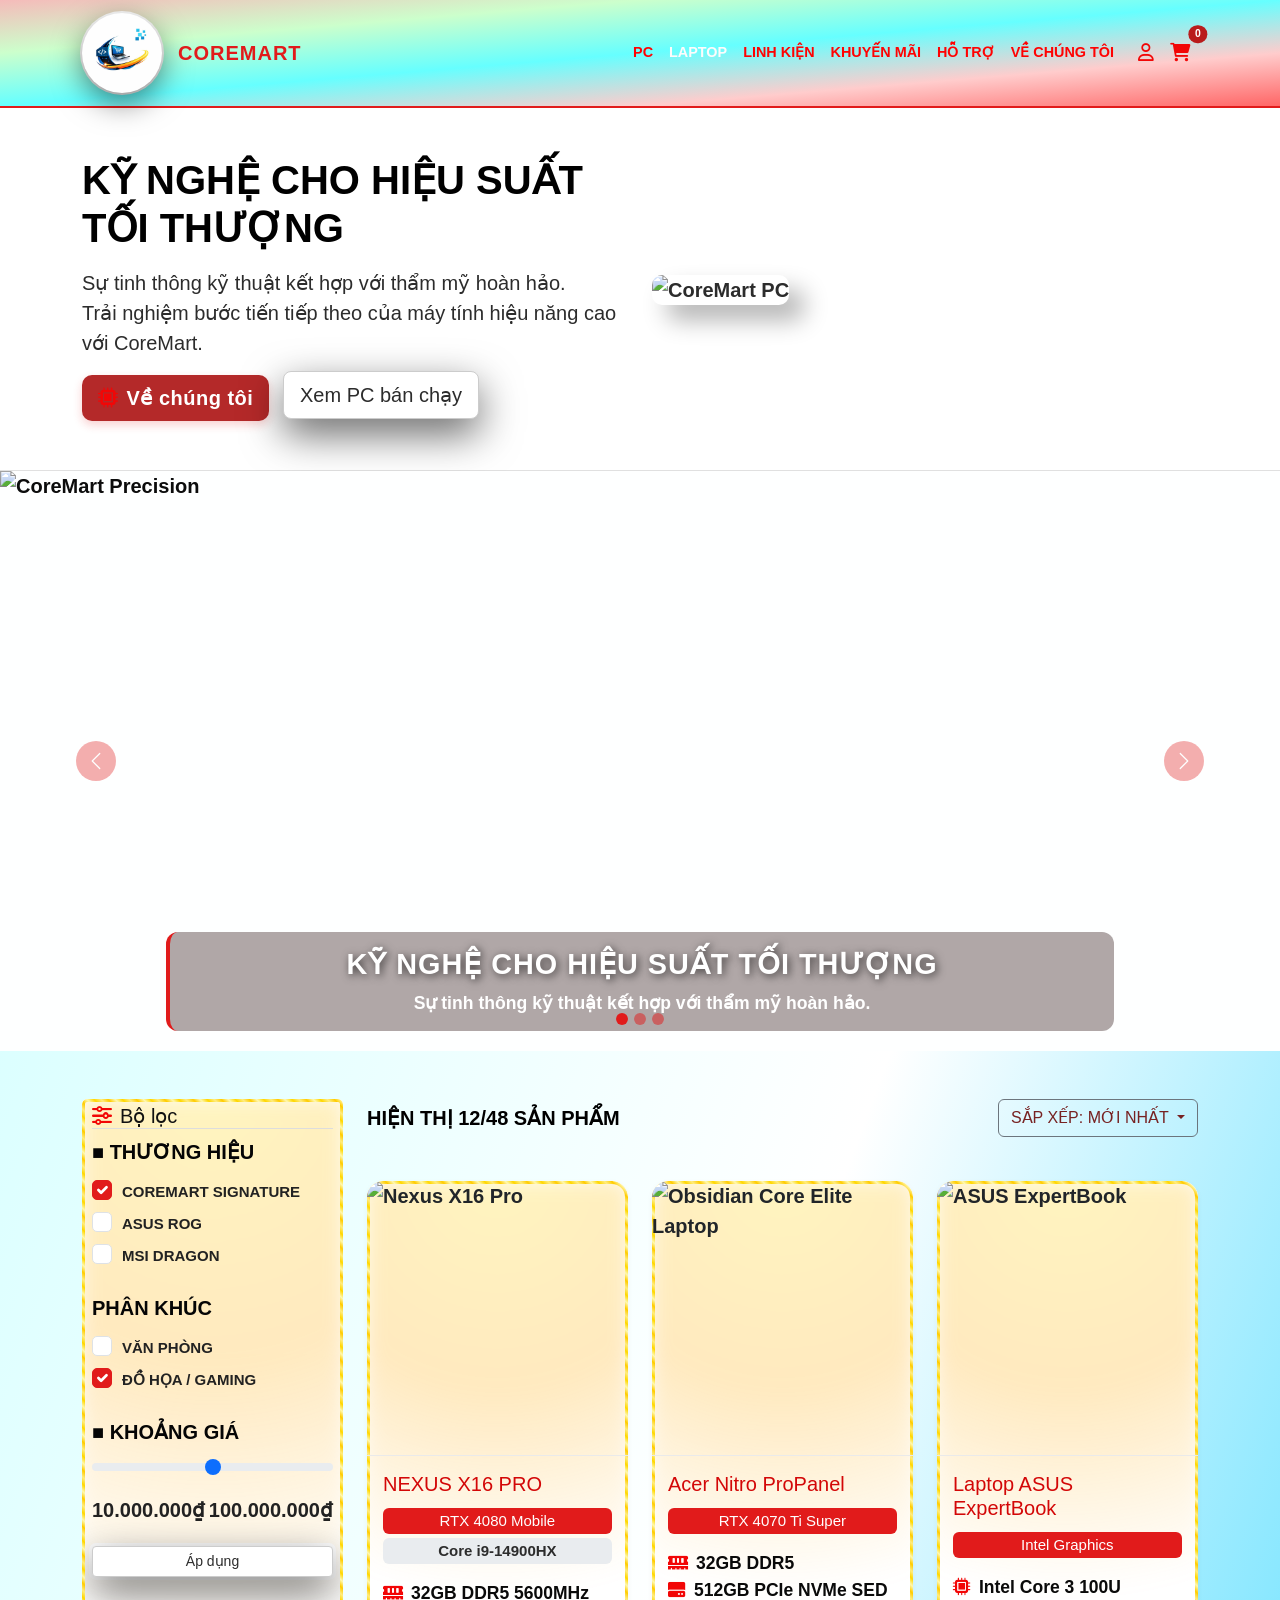
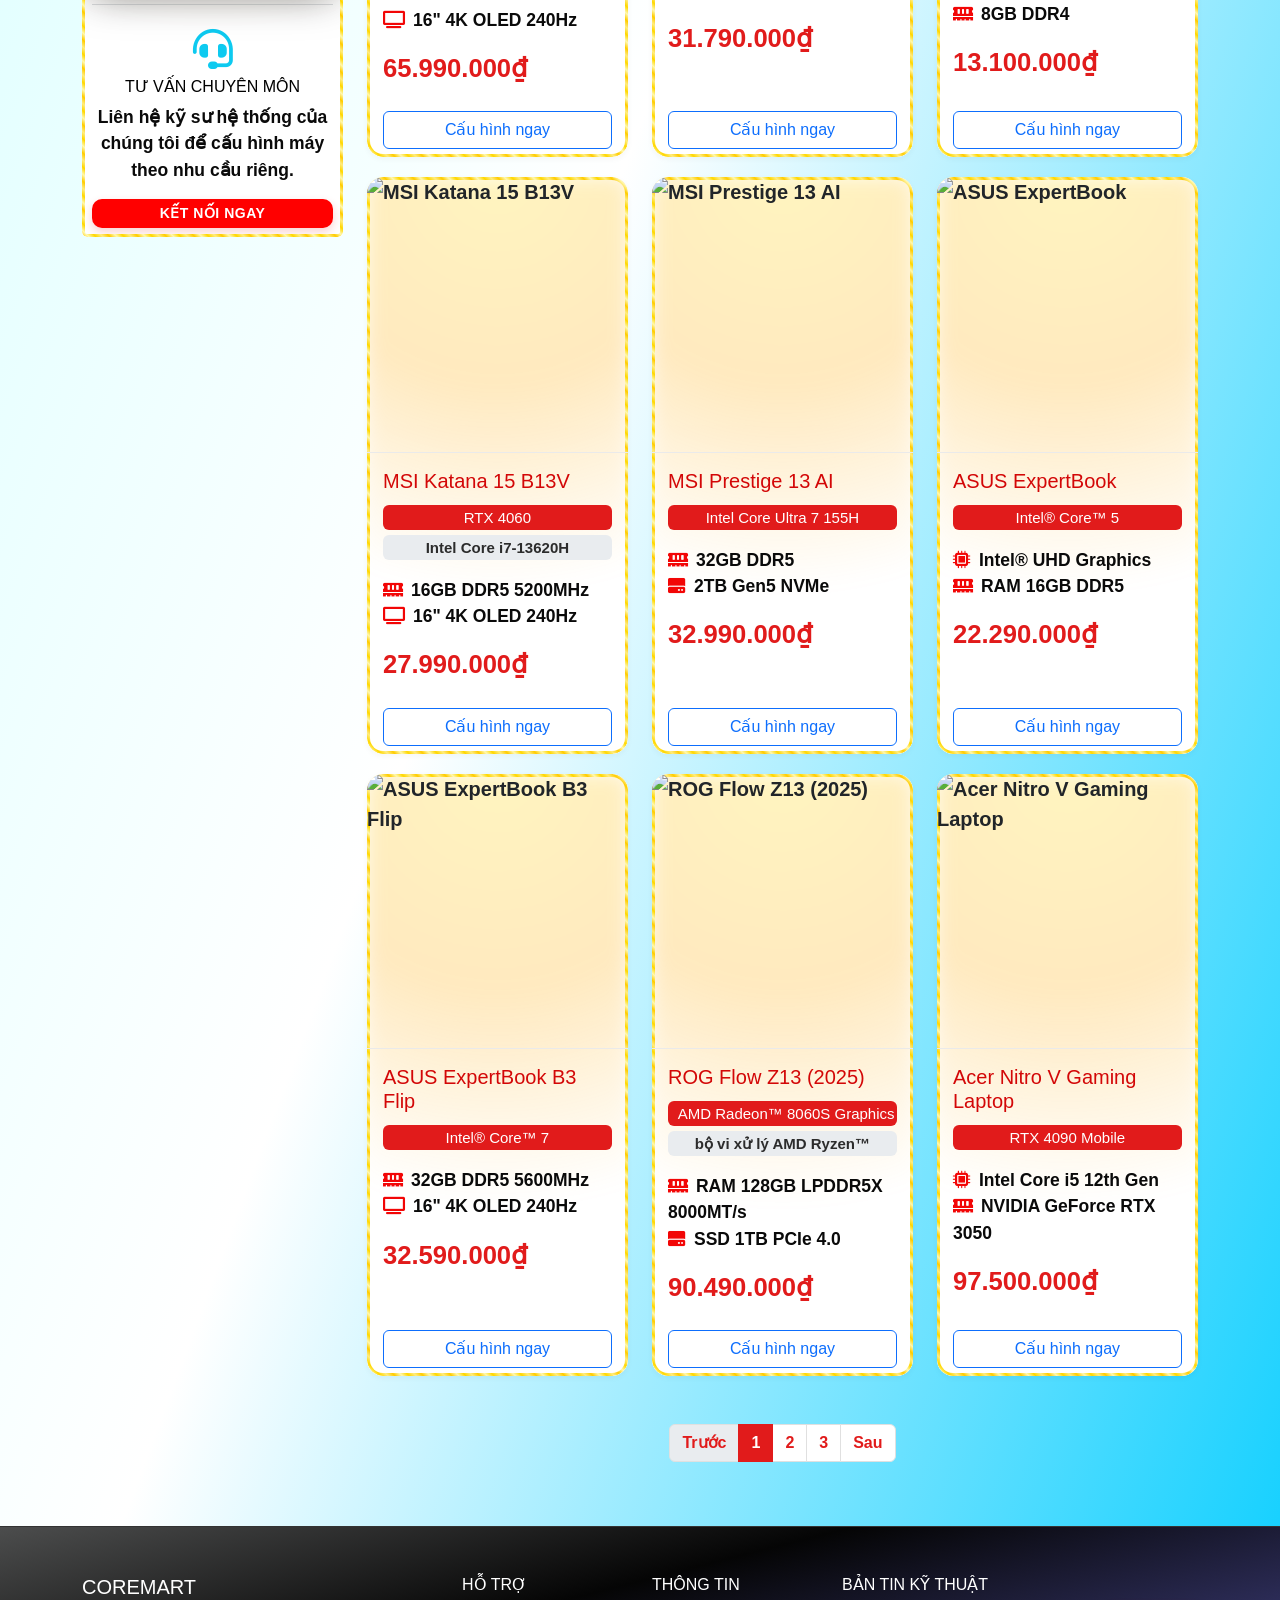
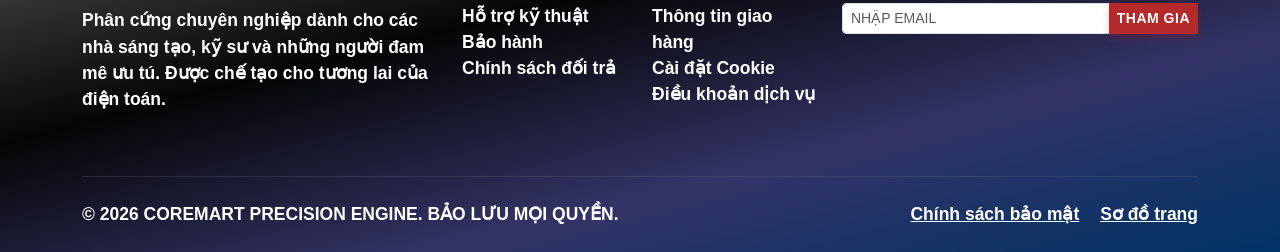
==== index.html @ fdd0ff31 "first commit" ====
<!doctype html>
<html lang="vi">
  <head>
    <meta charset="UTF-8" />
    <meta name="viewport" content="width=device-width, initial-scale=1.0" />
    <title>CoreMart - Laptop Hiệu Suất</title>
    <link rel="stylesheet" href="css/bootstrap.min.css" />
    <link rel="stylesheet" href="css/style.css" />
    <link rel="stylesheet" href="css/xoayvong.css" />
    <link rel="stylesheet" href="css/index.css" />
    <link rel="shortcut icon" href="images/Logo.png" type="image/png" />
    <link
      rel="stylesheet"
      href="https://cdnjs.cloudflare.com/ajax/libs/font-awesome/6.0.0-beta3/css/all.min.css"
    />
  </head>
  <style></style>
  <body>
    <!-- Navbar -->
    <nav class="navbar navbar-expand-lg sticky-top bg-white">
      <div class="container">
        <a class="navbar-brand" href="index.html">
          <img
            src="images/Logo.png"
            alt="CoreMart"
            width="80"
            height="80"
            class="d-inline-block align-middle me-2"
          />
          COREMART
        </a>
        <button
          class="navbar-toggler"
          type="button"
          data-bs-toggle="collapse"
          data-bs-target="#navbarNav"
        >
          <span class="navbar-toggler-icon"></span>
        </button>
        <div class="collapse navbar-collapse" id="navbarNav">
          <ul class="navbar-nav ms-auto mb-2 mb-lg-0 align-items-center">
            <li class="nav-item">
              <a class="nav-link" href="pc.html">PC</a>
            </li>
            <li class="nav-item">
              <a class="nav-link active" href="index.html">Laptop</a>
            </li>
            <li class="nav-item">
              <a class="nav-link" href="components.html">Linh kiện</a>
            </li>
            <li class="nav-item">
              <a class="nav-link" href="deals.html">Khuyến mãi</a>
            </li>
            <li class="nav-item">
              <a class="nav-link" href="support.html">Hỗ trợ</a>
            </li>
            <li class="nav-item">
              <a class="nav-link" href="about.html">Về chúng tôi</a>
            </li>
            <li class="nav-item ms-2">
              <a class="nav-link" href="#"><i class="far fa-user fa-lg"></i></a>
            </li>
            <li class="nav-item">
              <a class="nav-link position-relative" href="#">
                <i class="fas fa-shopping-cart fa-lg"></i>
                <span
                  class="position-absolute top-0 start-100 translate-middle badge rounded-pill bg-danger"
                  style="font-size: 0.65rem"
                  >0</span
                >
              </a>
            </li>
          </ul>
        </div>
      </div>
    </nav>

    <!-- Hero Banner -->
    <section class="hero-section">
      <div class="container">
        <div class="row align-items-center">
          <div class="col-lg-6">
            <h1 class="hero-title mb-3">KỸ NGHỆ CHO HIỆU SUẤT TỐI THƯỢNG</h1>
            <p class="lead text-secondary">
              Sự tinh thông kỹ thuật kết hợp với thẩm mỹ hoàn hảo.<br />
              Trải nghiệm bước tiến tiếp theo của máy tính hiệu năng cao với
              CoreMart.
            </p>
            <a href="about.html" class="btn btn-primary btn-lg me-2"
              ><i class="fas fa-microchip me-2"></i>Về chúng tôi</a
            >
            <a href="pc.html" class="btn btn-outline-light btn-lg"
              >Xem PC bán chạy</a
            >
          </div>
          <div class="col-lg-6 d-none d-lg-block">
            <img
              src="https://i.pinimg.com/736x/49/95/63/499563641b4088e1db0031f779d2d3fc.jpg"
              alt="CoreMart PC"
              class="img-fluid hero-image"
              style="
                border-radius: 10px;
                box-shadow: 15px 15px 25px rgba(0, 0, 0, 0.3);
              "
            />
          </div>
        </div>
      </div>
    </section>
    <!-- Carousel Slider -->
    <div
      id="demoCarousel"
      class="carousel slide"
      data-bs-ride="carousel"
      data-bs-interval="3000"
    >
      <div class="carousel-indicators">
        <button
          type="button"
          data-bs-target="#demoCarousel"
          data-bs-slide-to="0"
          class="active"
          aria-current="true"
          aria-label="Slide 1"
        ></button>
        <button
          type="button"
          data-bs-target="#demoCarousel"
          data-bs-slide-to="1"
          aria-label="Slide 2"
        ></button>
        <button
          type="button"
          data-bs-target="#demoCarousel"
          data-bs-slide-to="2"
          aria-label="Slide 3"
        ></button>
      </div>
      <div class="carousel-inner">
        <div class="carousel-item active">
          <img
            src="https://i.pinimg.com/736x/3e/6e/cb/3e6ecb99c9c367368e05024c1d880df7.jpg"
            class="d-block w-100"
            alt="CoreMart Precision"
            weight="500"
            height="300"
          />
          <div class="carousel-caption d-none d-md-block">
            <h5 class="fw-bold text-white">KỸ NGHỆ CHO HIỆU SUẤT TỐI THƯỢNG</h5>
            <p class="text-white">
              Sự tinh thông kỹ thuật kết hợp với thẩm mỹ hoàn hảo.
            </p>
          </div>
        </div>
        <div class="carousel-item">
          <img
            src="https://i.pinimg.com/736x/5d/7f/14/5d7f14b70cf3f2dcd93a6559700a5aa4.jpg"
            class="d-block w-100"
            alt="Laptop Gaming"
          />
          <div class="carousel-caption d-none d-md-block">
            <h5 class="fw-bold text-white">LAPTOP GAMING</h5>
            <p class="text-white">Khám phá thông số kỹ thuật vượt trội.</p>
          </div>
        </div>
        <div class="carousel-item">
          <img
            src="https://i.pinimg.com/736x/16/e5/4a/16e54ae379bdb598439c0417a62cd399.jpg"
            class="d-block w-100"
            alt="Laptop Văn Phòng"
          />
          <div class="carousel-caption d-none d-md-block">
            <h5 class="fw-bold text-white">LAPTOP VĂN PHÒNG</h5>
            <p class="text-white">Tiện lợi – Gọn nhẹ – Tối ưu hiệu suất.</p>
          </div>
        </div>
      </div>
      <button
        class="carousel-control-prev"
        type="button"
        data-bs-target="#demoCarousel"
        data-bs-slide="prev"
      >
        <span class="carousel-control-prev-icon" aria-hidden="true"></span>
        <span class="visually-hidden">Previous</span>
      </button>
      <button
        class="carousel-control-next"
        type="button"
        data-bs-target="#demoCarousel"
        data-bs-slide="next"
      >
        <span class="carousel-control-next-icon" aria-hidden="true"></span>
        <span class="visually-hidden">Next</span>
      </button>
    </div>

    <!-- Main Content -->
    <section class="py-5">
      <div class="container">
        <div class="row g-4">
          <!-- Sidebar Filter -->
          <div class="col-lg-3">
            <div
              class="filter-sidebar card-electric-yellow"
              style="border-radius: 5px !important"
            >
              <h5 class="filter-title">
                <i class="fas fa-sliders-h me-2"></i>Bộ lọc
              </h5>
              <div class="mb-4">
                <label class="form-label fw-semibold text-white"
                  >■ THƯƠNG HIỆU</label
                >
                <div class="form-check">
                  <input
                    class="form-check-input"
                    type="checkbox"
                    id="brandCoreMart"
                    checked
                  />
                  <label class="form-check-label" for="brandCoreMart"
                    >COREMART SIGNATURE</label
                  >
                </div>
                <div class="form-check">
                  <input
                    class="form-check-input"
                    type="checkbox"
                    id="brandAsus"
                  />
                  <label class="form-check-label" for="brandAsus"
                    >ASUS ROG</label
                  >
                </div>
                <div class="form-check">
                  <input
                    class="form-check-input"
                    type="checkbox"
                    id="brandMsi"
                  />
                  <label class="form-check-label" for="brandMsi"
                    >MSI DRAGON</label
                  >
                </div>
              </div>
              <div class="mb-4">
                <label class="form-label fw-semibold text-white"
                  >PHÂN KHÚC</label
                >
                <div class="form-check">
                  <input
                    class="form-check-input"
                    type="checkbox"
                    id="segOffice"
                  />
                  <label class="form-check-label" for="segOffice"
                    >VĂN PHÒNG</label
                  >
                </div>
                <div class="form-check">
                  <input
                    class="form-check-input"
                    type="checkbox"
                    id="segGaming"
                    checked
                  />
                  <label class="form-check-label" for="segGaming"
                    >ĐỒ HỌA / GAMING</label
                  >
                </div>
              </div>
              <div class="mb-4">
                <label class="form-label fw-semibold text-white"
                  >■ KHOẢNG GIÁ</label
                >
                <input
                  type="range"
                  class="form-range"
                  min="10000000"
                  max="100000000"
                  step="1000000"
                  id="priceRange"
                />
                <div class="d-flex justify-content-between mt-2">
                  <span>10.000.000₫</span>
                  <span>100.000.000₫</span>
                </div>
              </div>
              <div class="d-grid gap-2">
                <button class="btn btn-outline-light btn-sm">Áp dụng</button>
              </div>
              <hr class="my-4 border-secondary" />
              <div class="text-center">
                <i class="fas fa-headset fa-2x text-info mb-2"></i>
                <h6 class="text-white">TƯ VẤN CHUYÊN MÔN</h6>
                <p class="small text-secondary">
                  Liên hệ kỹ sư hệ thống của chúng tôi để cấu hình máy theo nhu
                  cầu riêng.
                </p>
                <a
                  href="support.html"
                  class="btn btn-sm btn-primary w-100"
                  style="
                    border-radius: 10px !important;
                    margin-bottom: 9px;
                    background-color: red;
                  "
                  >KẾT NỐI NGAY</a
                >
              </div>
            </div>
          </div>

          <!-- Product Grid -->
          <div class="col-lg-9">
            <div class="d-flex justify-content-between align-items-center mb-4">
              <p class="mb-0 text-secondary" style="color: black !important">
                HIỆN THỊ 12/48 SẢN PHẨM
              </p>
              <div class="dropdown">
                <button
                  class="btn btn-outline-secondary dropdown-toggle"
                  type="button"
                  data-bs-toggle="dropdown"
                >
                  SẮP XẾP: MỚI NHẤT
                </button>
                <ul class="dropdown-menu dropdown-menu-dark">
                  <li><a class="dropdown-item" href="#">Mới nhất</a></li>
                  <li>
                    <a class="dropdown-item" href="#">Giá thấp đến cao</a>
                  </li>
                  <li>
                    <a class="dropdown-item" href="#">Giá cao đến thấp</a>
                  </li>
                </ul>
              </div>
            </div>

            <div class="row g-4">
              <!-- Nexus X16 Pro -->
              <div class="col-md-6 col-lg-4">
                <div class="card h-100 card-electric-yellow">
                  <img
                    src="https://cdn.hstatic.net/products/200000722513/30240_laptop_acer_swift_go_14_ai_5e239b3b4c754dd6b117ee346bc10a41_master.png"
                    class="card-img-top"
                    alt="Nexus X16 Pro"
                  />
                  <div class="card-body">
                    <h5 class="card-title">NEXUS X16 PRO</h5>
                    <p class="card-text">
                      <span class="badge bg-primary me-1">RTX 4080 Mobile</span>
                      <span class="badge bg-secondary">Core i9-14900HX</span>
                    </p>
                    <ul class="list-unstyled small text-secondary">
                      <li>
                        <i class="fas fa-memory me-2"></i>32GB DDR5 5600MHz
                      </li>
                      <li><i class="fas fa-tv me-2"></i>16" 4K OLED 240Hz</li>
                    </ul>
                    <div class="price-tag mt-3">65.990.000₫</div>
                  </div>
                  <div class="card-footer bg-transparent border-top-0">
                    <button class="btn btn-outline-primary w-100">
                      Cấu hình ngay
                    </button>
                  </div>
                </div>
              </div>

              <!-- Obsidian Core Elite -->
              <div class="col-md-6 col-lg-4">
                <div class="card h-100 card-electric-yellow">
                  <img
                    src="https://product.hstatic.net/200000722513/product/ava_ded8eaa81f5f4850a4f6fea27adc83b2_master.png"
                    class="card-img-top"
                    alt="Obsidian Core Elite Laptop"
                  />
                  <div class="card-body">
                    <h5 class="card-title">Acer Nitro ProPanel</h5>
                    <p class="card-text">
                      <span class="badge bg-primary me-1"
                        >RTX 4070 Ti Super</span
                      >
                    </p>
                    <ul class="list-unstyled small text-secondary">
                      <li><i class="fas fa-memory me-2"></i>32GB DDR5</li>
                      <li>
                        <i class="fas fa-hdd me-2"></i>512GB PCIe NVMe SED
                      </li>
                    </ul>
                    <div class="price-tag mt-3">31.790.000₫</div>
                  </div>
                  <div class="card-footer bg-transparent border-top-0">
                    <button class="btn btn-outline-primary w-100">
                      Cấu hình ngay
                    </button>
                  </div>
                </div>
              </div>

              <!-- ASUS ExpertBook -->
              <div class="col-md-6 col-lg-4">
                <div class="card h-100 card-electric-yellow">
                  <img
                    src="https://cdn.hstatic.net/products/200000722513/laptop-asus-expertbook-p1403cva-c3u08-50w-1_731bd2b40fba4760aaa43822bd8ab0ad_master.jpg"
                    class="card-img-top"
                    alt="ASUS ExpertBook"
                  />
                  <div class="card-body">
                    <h5 class="card-title">Laptop ASUS ExpertBook</h5>
                    <p class="card-text">
                      <span class="badge bg-primary me-1">Intel Graphics</span>
                    </p>
                    <ul class="list-unstyled small text-secondary">
                      <li>
                        <i class="fas fa-microchip me-2"></i>Intel Core 3 100U
                      </li>
                      <li><i class="fas fa-memory me-2"></i>8GB DDR4</li>
                    </ul>
                    <div class="price-tag mt-3">13.100.000₫</div>
                  </div>
                  <div class="card-footer bg-transparent border-top-0">
                    <button class="btn btn-outline-primary w-100">
                      Cấu hình ngay
                    </button>
                  </div>
                </div>
              </div>
            </div>
            <div class="row g-4">
              <!-- MSI Katana 15 B13V -->
              <div class="col-md-6 col-lg-4">
                <div class="card h-100 card-electric-yellow">
                  <img
                    src="https://cdn2.cellphones.com.vn/insecure/rs:fill:0:358/q:90/plain/https://cellphones.com.vn/media/catalog/product/t/e/text_ng_n_11__2_50.png"
                    class="card-img-top"
                    alt="MSI Katana 15 B13V"
                  />
                  <div class="card-body">
                    <h5 class="card-title">MSI Katana 15 B13V</h5>
                    <p class="card-text">
                      <span class="badge bg-primary me-1">RTX 4060</span>
                      <span class="badge bg-secondary"
                        >Intel Core i7-13620H</span
                      >
                    </p>
                    <ul class="list-unstyled small text-secondary">
                      <li>
                        <i class="fas fa-memory me-2"></i>16GB DDR5 5200MHz
                      </li>
                      <li><i class="fas fa-tv me-2"></i>16" 4K OLED 240Hz</li>
                    </ul>
                    <div class="price-tag mt-3">27.990.000₫</div>
                  </div>
                  <div class="card-footer bg-transparent border-top-0">
                    <button class="btn btn-outline-primary w-100">
                      Cấu hình ngay
                    </button>
                  </div>
                </div>
              </div>

              <!-- MSI Prestige 13 AI -->
              <div class="col-md-6 col-lg-4">
                <div class="card h-100 card-electric-yellow">
                  <img
                    src="https://product.hstatic.net/200000722513/product/ava_f4961f3432f84674b7d37c5fbeb3aa17_master.png"
                    class="card-img-top"
                    alt="MSI Prestige 13 AI"
                  />
                  <div class="card-body">
                    <h5 class="card-title">MSI Prestige 13 AI</h5>
                    <p class="card-text">
                      <span class="badge bg-primary me-1"
                        >Intel Core Ultra 7 155H</span
                      >
                    </p>
                    <ul class="list-unstyled small text-secondary">
                      <li><i class="fas fa-memory me-2"></i>32GB DDR5</li>
                      <li><i class="fas fa-hdd me-2"></i>2TB Gen5 NVMe</li>
                    </ul>
                    <div class="price-tag mt-3">32.990.000₫</div>
                  </div>
                  <div class="card-footer bg-transparent border-top-0">
                    <button class="btn btn-outline-primary w-100">
                      Cấu hình ngay
                    </button>
                  </div>
                </div>
              </div>

              <!-- ASUS ExpertBook -->
              <div class="col-md-6 col-lg-4">
                <div class="card h-100 card-electric-yellow">
                  <img
                    src="https://cdn.hstatic.net/products/200000722513/laptop-asus-expertbook-p1403cva-c5h16-50w-2_cab5574ec49941478c187028f560edf8_master.jpg"
                    class="card-img-top"
                    alt="ASUS ExpertBook"
                  />
                  <div class="card-body">
                    <h5 class="card-title">ASUS ExpertBook</h5>
                    <p class="card-text">
                      <span class="badge bg-primary me-1">Intel® Core™ 5</span>
                    </p>
                    <ul class="list-unstyled small text-secondary">
                      <li>
                        <i class="fas fa-microchip me-2"></i>Intel® UHD Graphics
                      </li>
                      <li><i class="fas fa-memory me-2"></i>RAM 16GB DDR5</li>
                    </ul>
                    <div class="price-tag mt-3">22.290.000₫</div>
                  </div>
                  <div class="card-footer bg-transparent border-top-0">
                    <button class="btn btn-outline-primary w-100">
                      Cấu hình ngay
                    </button>
                  </div>
                </div>
              </div>
            </div>
            <div class="row g-4">
              <!-- ASUS ExpertBook B3 Flip -->
              <div class="col-md-6 col-lg-4">
                <div class="card h-100 card-electric-yellow">
                  <img
                    src="https://dlcdnwebimgs.asus.com/gain/13171c2d-3e77-4aa5-aec3-e620b0b8392f/w534/w801/fwebp"
                    class="card-img-top"
                    alt="ASUS ExpertBook B3 Flip"
                  />
                  <div class="card-body">
                    <h5 class="card-title">ASUS ExpertBook B3 Flip</h5>
                    <p class="card-text">
                      <span class="badge bg-primary me-1"> Intel® Core™ 7</span>
                    </p>
                    <ul class="list-unstyled small text-secondary">
                      <li>
                        <i class="fas fa-memory me-2"></i>32GB DDR5 5600MHz
                      </li>
                      <li><i class="fas fa-tv me-2"></i>16" 4K OLED 240Hz</li>
                    </ul>
                    <div class="price-tag mt-3">32.590.000₫</div>
                  </div>
                  <div class="card-footer bg-transparent border-top-0">
                    <button class="btn btn-outline-primary w-100">
                      Cấu hình ngay
                    </button>
                  </div>
                </div>
              </div>

              <!-- ROG Flow Z13 (2025) -->
              <div class="col-md-6 col-lg-4">
                <div class="card h-100 card-electric-yellow">
                  <img
                    src="https://dlcdnwebimgs.asus.com/gain/34C1E26D-F64A-4B4F-8DAC-6C168F7C90E2"
                    class="card-img-top"
                    alt="ROG Flow Z13 (2025)"
                  />
                  <div class="card-body">
                    <h5 class="card-title">ROG Flow Z13 (2025)</h5>
                    <p class="card-text">
                      <span class="badge bg-primary me-1"
                        >AMD Radeon™ 8060S Graphics</span
                      >
                      <span class="badge bg-secondary"
                        >bộ vi xử lý AMD Ryzen™
                      </span>
                    </p>

                    <ul class="list-unstyled small text-secondary">
                      <li>
                        <i class="fas fa-memory me-2"></i>RAM 128GB LPDDR5X
                        8000MT/s
                      </li>
                      <li><i class="fas fa-hdd me-2"></i>SSD 1TB PCIe 4.0</li>
                    </ul>
                    <div class="price-tag mt-3">90.490.000₫</div>
                  </div>
                  <div class="card-footer bg-transparent border-top-0">
                    <button class="btn btn-outline-primary w-100">
                      Cấu hình ngay
                    </button>
                  </div>
                </div>
              </div>

              <!-- Acer Nitro V Gaming Laptop -->
              <div class="col-md-6 col-lg-4">
                <div class="card h-100 card-electric-yellow">
                  <img
                    src="https://i.pinimg.com/736x/8d/f8/6b/8df86b94e1d451b91f7bf79bfb982eba.jpg"
                    class="card-img-top"
                    alt="Acer Nitro V Gaming Laptop"
                  />
                  <div class="card-body">
                    <h5 class="card-title">Acer Nitro V Gaming Laptop</h5>
                    <p class="card-text">
                      <span class="badge bg-primary me-1">RTX 4090 Mobile</span>
                    </p>
                    <ul class="list-unstyled small text-secondary">
                      <li>
                        <i class="fas fa-microchip me-2"></i>Intel Core i5 12th
                        Gen
                      </li>
                      <li>
                        <i class="fas fa-memory me-2"></i>NVIDIA GeForce RTX
                        3050
                      </li>
                    </ul>
                    <div class="price-tag mt-3">97.500.000₫</div>
                  </div>
                  <div class="card-footer bg-transparent border-top-0">
                    <button class="btn btn-outline-primary w-100">
                      Cấu hình ngay
                    </button>
                  </div>
                </div>
              </div>
            </div>
            <!-- Pagination -->
            <nav class="mt-5">
              <ul class="pagination justify-content-center">
                <li class="page-item disabled">
                  <a class="page-link" href="#">Trước</a>
                </li>
                <li class="page-item active">
                  <a class="page-link" href="index.html">1</a>
                </li>
                <li class="page-item">
                  <a class="page-link" href="laptop2.html">2</a>
                </li>
                <li class="page-item">
                  <a class="page-link" href="laptop3.html">3</a>
                </li>
                <li class="page-item">
                  <a class="page-link" href="laptop4.html">Sau</a>
                </li>
              </ul>
            </nav>
          </div>
        </div>
      </div>
    </section>

    <!-- Footer -->
    <footer class="footer pt-5 pb-4">
      <div class="container">
        <div class="row">
          <div class="col-md-4 mb-4">
            <h5 class="text-white">COREMART</h5>
            <p class="small">
              Phân cứng chuyên nghiệp dành cho các nhà sáng tạo, kỹ sư và những
              người đam mê ưu tú. Được chế tạo cho tương lai của điện toán.
            </p>
          </div>
          <div class="col-md-2 mb-3">
            <h6 class="text-white">HỖ TRỢ</h6>
            <ul class="list-unstyled small">
              <li><a href="support.html">Hỗ trợ kỹ thuật</a></li>
              <li><a href="#">Bảo hành</a></li>
              <li><a href="#">Chính sách đối trả</a></li>
            </ul>
          </div>
          <div class="col-md-2 mb-3">
            <h6 class="text-white">THÔNG TIN</h6>
            <ul class="list-unstyled small">
              <li><a href="#">Thông tin giao hàng</a></li>
              <li><a href="#">Cài đặt Cookie</a></li>
              <li><a href="#">Điều khoản dịch vụ</a></li>
            </ul>
          </div>
          <div class="col-md-4 mb-3">
            <h6 class="text-white">BẢN TIN KỸ THUẬT</h6>
            <div class="input-group input-group-sm">
              <input
                type="email"
                class="form-control"
                placeholder="NHẬP EMAIL"
              />
              <button class="btn btn-primary" type="button">THAM GIA</button>
            </div>
          </div>
        </div>
        <hr class="border-secondary my-4" />
        <div class="row">
          <div class="col-md-6 small">
            &copy; 2026 COREMART PRECISION ENGINE. BẢO LƯU MỌI QUYỀN.
          </div>
          <div class="col-md-6 text-md-end small">
            <a href="#" class="me-3">Chính sách bảo mật</a>
            <a href="#">Sơ đồ trang</a>
          </div>
        </div>
      </div>
    </footer>
    <script>
      const favicon = document.querySelector("link[rel='shortcut icon']");
      favicon.href = "images/Logo.png"; // đổi sang ảnh khác
    </script>
    <script src="js/bootstrap.bundle.min.js"></script>
  </body>
</html>
---- css/style.css ----
/* CoreMart - Chủ đề Trắng & Đỏ (theo thiết kế PDF) */
:root {
  --core-red: #e11b1b;
  --core-red-dark: #b01010;
  --core-white: #ffffff;
  --core-light-gray: #f8f9fa;
  --core-border: #e0e0e0;
  --core-text-dark: #1e1e1e;
  --core-text-secondary: #5a5a5a;
}
@import url('https://fonts.googleapis.com/css2?family=Quicksand:wght@300..700&display=swap');
/** màu background
** tự đổi
*/
body {
  background: linear-gradient(to bottom right, #CCFFFF, #FFFFFF,#00CCFF) !important;
  color: rgb(12, 12, 12);
  font-family: "Quicksand", sans-serif;
  font-size: 20px;
  font-weight: bold;
}
.col-md-8 .text-warning,
i {
  color: rgb(242, 6, 6) !important;
}
/* * Navbar - trắng, viền đỏ nhẹ */
.navbar {
  background-image: linear-gradient(to bottom right, #f5bbba,#CCFFCC,#66FFFF,#FFCCCC,#FF6666);
  border-bottom: 2px solid var(--core-red);
  box-shadow: 0 2px 8px #ffffff;
  font-size: 20px;
}
.navbar-brand {
  display: inline-flex;
  align-items: center;
  gap: 0.5rem;
  font-weight: 700;
  letter-spacing: 1px;
  color: var(--core-red) !important;
}
.navbar-brand img {
  margin-top: 0;
  background: rgb(216, 127, 127) !important;
  border-radius: 50px;
  box-shadow:
    0 10px 30px rgba(0, 0, 0, 0.5),
    0 0 0 2px rgb(255, 255, 255);
}

.nav-link {
  color: #ff0202 !important;
  font-weight: 600;
  text-transform: uppercase;
  font-size: 0.9rem;
}
.nav-link:hover,
.nav-link.active {
  color: rgb(253, 252, 252) !important;
}

.col-md-8 .lead {
  color: #f8f8f8 !important;
}
.py-5 .lead {
  color: #f8f8f8 !important;
}

/* Hero section */
.hero-section {
  background: var(--core-white);
  border-bottom: 1px solid var(--core-border);
  padding: 3rem 0;
  perspective: 1000px; /* Thêm không gian 3D cho hiệu ứng translateZ */
}

.hero-title {
  color: #000000;
  font-weight: 800;
}
.hero-section p,
.hero-section {
  color: #2c2c2c !important;
}
/* Buttons */
.btn-primary {
  background: rgb(180, 41, 41);
  border: none;
  font-weight: 600;
  letter-spacing: 0.5px;
  box-shadow: 0 4px 10px rgba(225, 27, 27, 0.2);
}
/** index.html
* * button kết nối, áp dụng
*/
.btn-sm:hover {
  background: rgb(4, 247, 4) !important;
  color: red !important;
}
/*Chieu rong cao cua Slide*/
.btn-primary:hover {
  background: var(--core-red-dark);
  box-shadow: 0 6px 14px rgba(225, 27, 27, 0.3);
}
.btn-outline-light {
  border-color: #cccccc;
  color: #2c2c2c;
  background: white;
  transform: translateY(-3px);
  box-shadow:
    0 15px 40px rgba(0, 0, 0, 0.6),
    0 0 0 3px rgb(255, 255, 255);
  transition: all 0.3s ease;
}

.btn-outline-light:hover {
  background: var(--core-red);
  border-color: var(--core-red);
  color: white;
}
ul li a {
  text-decoration: none;
}
/* Cards */
.card {
  background-color: white;
  border: 1px solid var(--core-border);
  border-radius: 16px;
  box-shadow: 0 2px 6px rgba(0, 0, 0, 0.04);
  transition: all 0.2s;
}

.card:hover {
  border-color: var(--core-red);
  box-shadow: 0 8px 20px rgba(225, 27, 27, 0.1);
  transform: translateY(-4px);
}
/* Hiệu ứng cho ảnh trong thẻ card */
.hero-image {
  transition: all 0.2s; /* Làm hiệu ứng mượt mà */
}

.hero-image:hover {
  transform: translateY(-4px); /* Nổi lên 4px, giống như thẻ card */
  box-shadow: 0 8px 20px rgba(0, 0, 0, 0.3); /* Tăng bóng đổ để nổi bật hơn */
}

.card-img-top {
  height: 275.469px;
  background: #f4f4f4;
  border-bottom: 1px solid #eaeaea;
}
.price-tag {
  color: var(--core-red);
  font-weight: 800;
  font-size: 1.6rem;
}

/* Filter Sidebar */
.filter-sidebar {
  background: var(--core-light-gray);
  border: 1px solid var(--core-border);
  border-radius: 20px;
  padding-left: 10px;
  padding-right: 10px;
  padding-top: 5px;
}

.filter-title {
  color: #111;
  border-bottom: 1px solid #ddd;
}

.form-check-input:checked {
  background-color: var(--core-red);
  border-color: var(--core-red);
}

/* Badges */
.badge.bg-primary {
  background: var(--core-red) !important;
  color: white;
  font-weight: 500;
}

.badge.bg-secondary {
  background: #e9ecef !important;
  color: #2c2c2c;
}

.badge.bg-danger {
  background: #b91c1c !important;
}

.badge.bg-warning {
  background: #ffc107 !important;
  color: #000;
}

/* Footer - tối hơn một chút (như PDF mô tả) */
.footer {
  background: linear-gradient(to bottom right, #4c4d4d, #050505,#333366,#003366);
  border-top: 1px solid #333;
  color: #ffffff;
}

.footer h5,
.footer h6 {
  color: #ffffff;
}

.footer a {
  color: #ffffff;
}

.footer a:hover {
  color: var(--core-red);
}

/* Deal tags */
.deal-badge {
  background: var(--core-red);
  color: white;
  font-weight: 700;
  letter-spacing: 0.5px;
  box-shadow: 0 2px 6px rgba(0, 0, 0, 0.1);
}

/* Tech stat numbers */
.tech-stat {
  font-family: "Courier New", monospace;
  color: var(--core-red);
  font-weight: 700;
}
/**form-check*/
.form-check label {
  font-size: 15px;
}
/* Điều chỉnh dropdown, input */
.form-control,
.form-select {
  border: 1px solid var(--core-border);
  border-radius: 9px;
}

.form-control:focus,
.form-select:focus {
  border-color: var(--core-red);
  box-shadow: 0 0 0 0.2rem rgba(225, 27, 27, 0.25);
}

.pagination .page-link {
  color: var(--core-red);
  border-color: var(--core-border);
}

.pagination .active .page-link {
  background-color: var(--core-red);
  border-color: var(--core-red);
  color: white;
}
.text-secondary,
.lead,
.filter-sidebar .text-secondary {
  color: #0a0a0a !important; /* Xám đậm hơn, dễ đọc trên nền trắng */
}

.text-muted {
  color: #f5f6f7 !important;
}
.card-title {
  color: #ff0000 !important;
}
.filter-sidebar,
.filter-sidebar .form-check-label {
  color: #222222 !important;
}
/* Carousel caption - Làm nổi bật chữ trên ảnh */
.carousel-caption {
  bottom: 30px;
  background: rgba(99, 80, 80, 0.5); /* Nền đen mờ */
  backdrop-filter: blur(4px); /* Làm mờ hậu cảnh */
  border-radius: 12px;
  padding: 15px 20px;
  bottom: 20px; /* Khoảng cách từ đáy */
  left: 13%;
  right: 13%;
  border-left: 4px solid #e11b1b; /* Viền đỏ bên trái cho điểm nhấn */
}

.carousel-caption h5 {
  font-size: 1.8rem;
  font-weight: 700;
  text-transform: uppercase;
  letter-spacing: 1px;
  color: #ffffff;
  text-shadow: 2px 2px 8px rgba(0, 0, 0, 0.7);
}

.carousel-caption p {
  font-size: 1.1rem;
  color: #e0e0e0;
  margin-bottom: 0;
}

.carousel-indicators [data-bs-target] {
  background-color: var(--core-red);
  width: 12px;
  height: 12px;
  border-radius: 50%;
}

.carousel-control-prev-icon,
.carousel-control-next-icon {
  background-color: rgba(225, 27, 27, 0.7);
  border-radius: 50%;
  padding: 20px;
  background-size: 50%;
}
/*slide*/
/* Carousel - Kích thước nhỏ gọn, tinh tế */
.carousel {
  max-width: 100%;
  margin: 0 auto;
}

.carousel-inner {
  /* Bo góc nhẹ cho đẹp */
  overflow: hidden;
}

.carousel-item {
  height: 580px !important; /* Chiều cao cố định cho desktop */
  background-color: #0b0f15; /* Nền tối đồng bộ theme */
}

.carousel-item img {
  width: 100%;
  height: 100%;
  object-fit: contain; /* Hiển thị toàn bộ ảnh, không cắt */
  background-color: #feffff;
}

/* Responsive: nhỏ hơn trên mobile */
@media (max-width: 768px) {
  .carousel-item {
    height: 200px;
  }
}
/*Phu hop cho thiet bi may mobile*/
/* Responsive */
@media (max-width: 768px) {
  .carousel-item img {
    height: 250px;
  }
  .carousel-caption {
    padding: 10px;
  }
  .carousel-caption h5 {
    font-size: 1rem;
  }
}
.row .g-4 {
  padding-top: 20px;
}
.row .g-4 img {
  height: 275.469px;
}
.btn-outline-secondary {
  color: rgb(119, 34, 34);
}
/*
* support -- css
*/
.card-body h5 {
  color: rgb(211, 7, 7) !important;
}
.card-body p {
  color: #f5f3f3 !important;
}
.row .col-md-4 .card-body {
  background: rgb(168, 116, 116);
  border-radius: 15px;
}
/* *index */
.text-center h6 {
  color: #000 !important;
}
.col-lg-9 p {
  color: rgb(238, 233, 233) !important;
}
.filter-sidebar {
  background-color: wheat !important;
  border-radius: 5px;
}
.form-label.fw-semibold.text-white {
  color: rgb(5, 5, 5) !important;
}
---- css/xoayvong.css ----
/* =============================================
   ELECTRIC BORDER YELLOW - CARD VIỀN ĐIỆN VÀNG
   ============================================= */

.card-electric-yellow {
  position: relative;
  overflow: hidden;          /* Ẩn phần viền thừa */
  border: none !important;   /* Loại bỏ border mặc định */
  background: white !important;
  z-index: 0;
  border-radius: 16px;       /* Đồng bộ bo góc với card gốc */
}

/* Lớp tạo đường viền điện chạy */
.card-electric-yellow::before {
  content: '';
  position: absolute;
  inset: 0;
  z-index: 1;
  padding: 3px;              /* Độ dày viền */
  border-radius: inherit;
  
  /* Gradient vàng – trắng – vàng tạo cảm giác tia chớp */
  background: repeating-linear-gradient(
    45deg,
    #ffcc00 0px,
    #fff8b0 5px,
    #ffd700 10px,
    #ffec80 15px,
    #ffcc00 20px
  );
  
  /* Mask để chỉ hiển thị phần viền (bên ngoài content) */
  -webkit-mask: 
    linear-gradient(#fff 0 0) content-box, 
    linear-gradient(#fff 0 0);
  -webkit-mask-composite: xor;
          mask: 
    linear-gradient(#fff 0 0) content-box, 
    linear-gradient(#fff 0 0);
  mask-composite: exclude;
  
  /* Animation di chuyển background */
  animation: electricFlow 1.5s linear infinite;
  pointer-events: none;      /* Không cản trở click */
}

/* Hiệu ứng phát sáng vàng nhẹ bên ngoài */
.card-electric-yellow::after {
  content: '';
  position: absolute;
  inset: -2px;
  z-index: -1;
  background: radial-gradient(circle at 50% 0%, #ffd70080, #ffaa0080, transparent 70%);
  filter: blur(10px);
  opacity: 0.5;
  border-radius: inherit;
  animation: pulseGlow 2s ease-in-out infinite alternate;
  pointer-events: none;
}

/* Keyframes cho viền chạy */
@keyframes electricFlow {
  0% {
    background-position: 0 0;
  }
  100% {
    background-position: 40px 40px;
  }
}

/* Keyframes nhấp nháy phát sáng */
@keyframes pulseGlow {
  0% {
    opacity: 0.3;
    filter: blur(6px);
  }
  100% {
    opacity: 0.8;
    filter: blur(14px);
  }
}

/* Tăng tốc và sáng hơn khi hover */
.card-electric-yellow:hover::before {
  animation-duration: 0.8s;
  background: repeating-linear-gradient(
    45deg,
    #ffe600 0px,
    #ffffff 5px,
    #ffcc00 10px,
    #ffffc0 15px,
    #ffe600 20px
  );
}

.card-electric-yellow:hover::after {
  opacity: 0.9;
  filter: blur(18px);
}

/* Đảm bảo nội dung bên trong không bị che */
.card-electric-yellow .card-body,
.card-electric-yellow .card-footer,
.card-electric-yellow .card-img-top {
  position: relative;
  z-index: 2;
  background: transparent;   /* Cho nền trắng của card lộ ra */
}

/* Giữ border-radius cho ảnh nếu cần */
.card-electric-yellow .card-img-top {
  border-top-left-radius: 16px;
  border-top-right-radius: 16px;
}
---- css/index.css ----
.btn-sm:hover {
  background: rgb(4, 247, 4) !important;
  color: red !important;
}
.filter-sidebar {
  border-radius: 5px !important;
  background: var(--core-light-gray);
  border: 1px solid var(--core-border);
  padding-left: 10px;
  padding-right: 10px;
  padding-top: 5px;
}
/* ? có thể là nhiều nút cho các trang */
.btn-primary {
  border-radius: 10px !important;
  /** căn độ cao cho nút Kết nối ngay
  * * tránh đè lên phần dưới của card */ 
  margin-bottom: 9px;
  background-color: red;
}
.form-check label {
  font-size: 15px;
}
.input-group .btn-primary {
  border-radius: 1px !important;
  /** căn độ cao cho nút Kết nối ngay*/
  margin-bottom: 0px !important;
  background-color: rgb(180, 41, 41);
  box-shadow: 0 4px 10px rgba(225, 27, 27, 0.2);
}
.input-group .btn-primary:hover {
  background-color: rgb(255, 0, 0) !important;
  color: white !important;
}
.col-lg-6 .btn-primary {
  background: rgb(180, 41, 41);
  border: none;
  font-weight: 600;
  letter-spacing: 0.5px;
  box-shadow: 0 4px 10px rgba(225, 27, 27, 0.2);
  margin:0px;
}
.col-lg-6 .btn-primary:hover {
  background: var(--core-red-dark);
  box-shadow: 0 6px 14px rgba(225, 27, 27, 0.3);
}
.col-lg-6 h1{
  animation:slideIn 1s ease-out forwards; 
}
@keyframes slideIn {
  from {
    opacity: 0;
    transform: translateX(-50px);
  }
  to {
    opacity: 1;
    transform: translateX(0);
  }
}
.card-body .card-text span{
  width:228.766px !important;
}
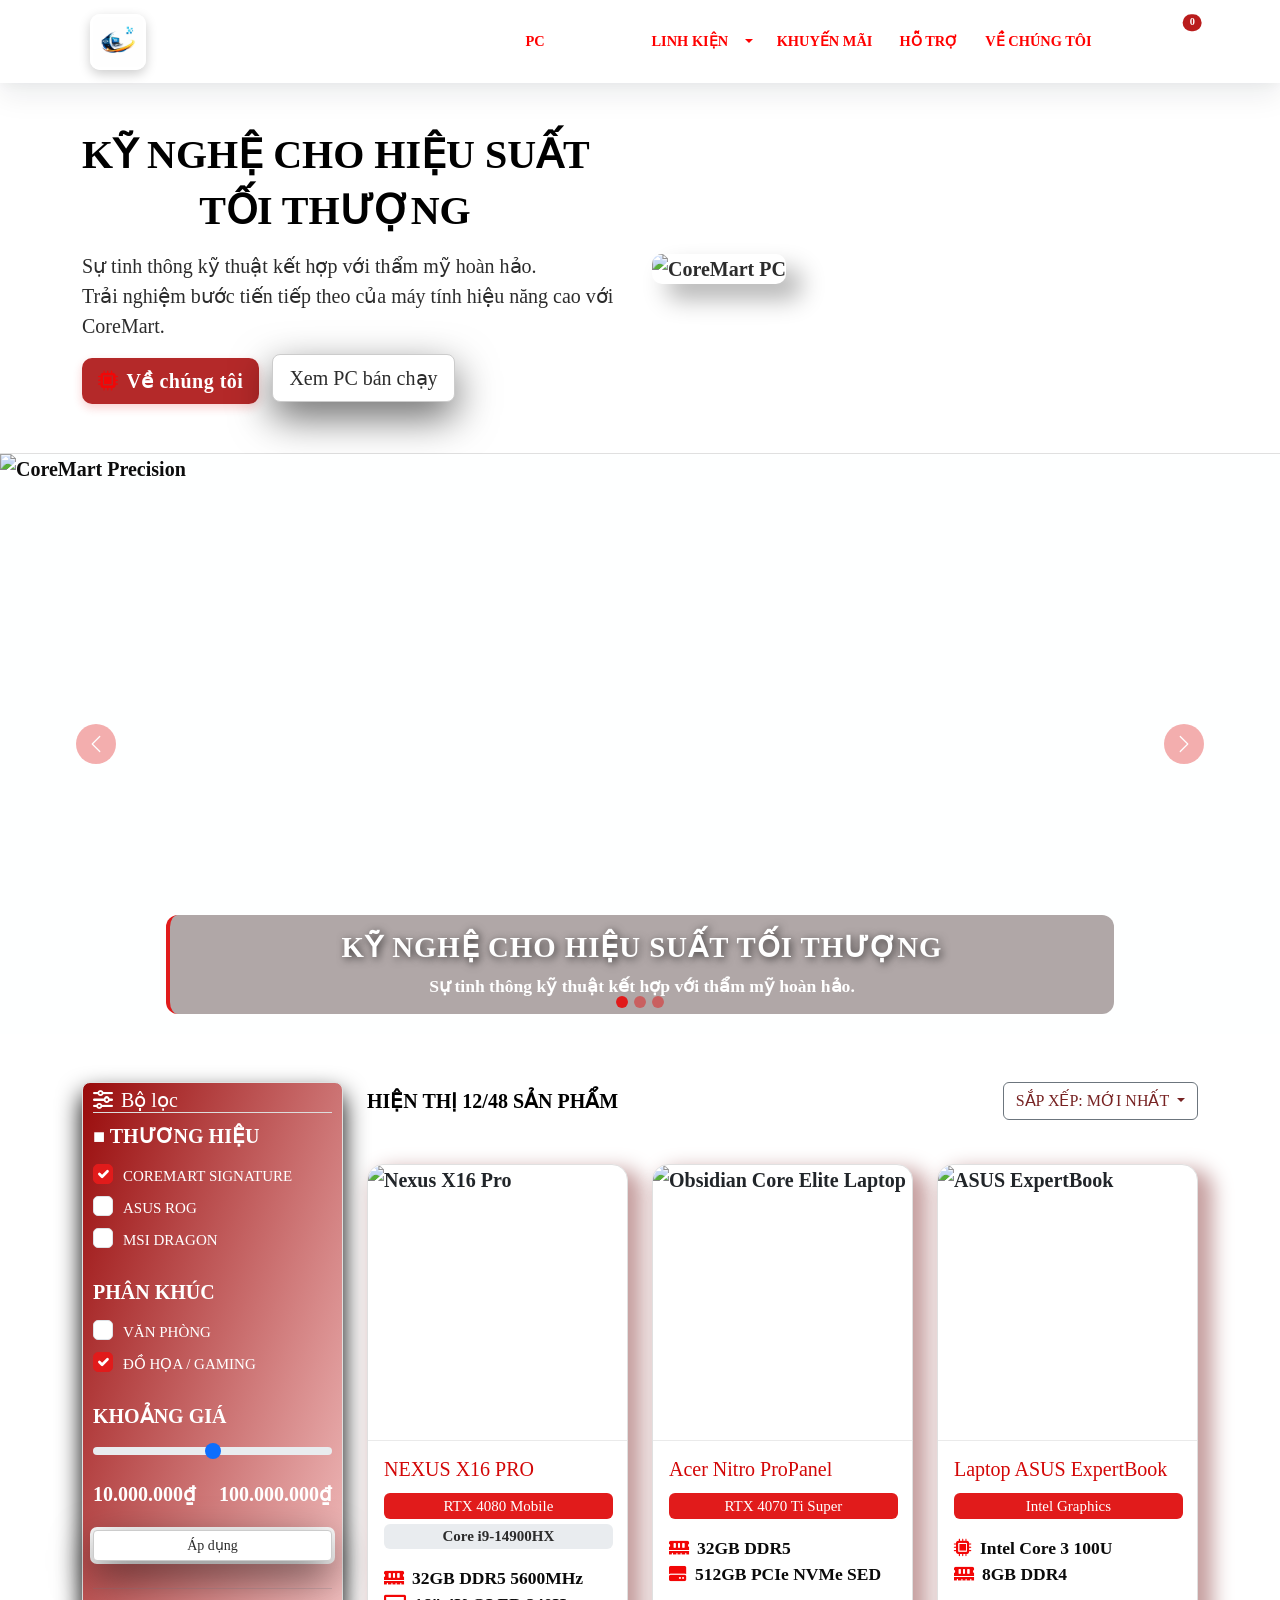
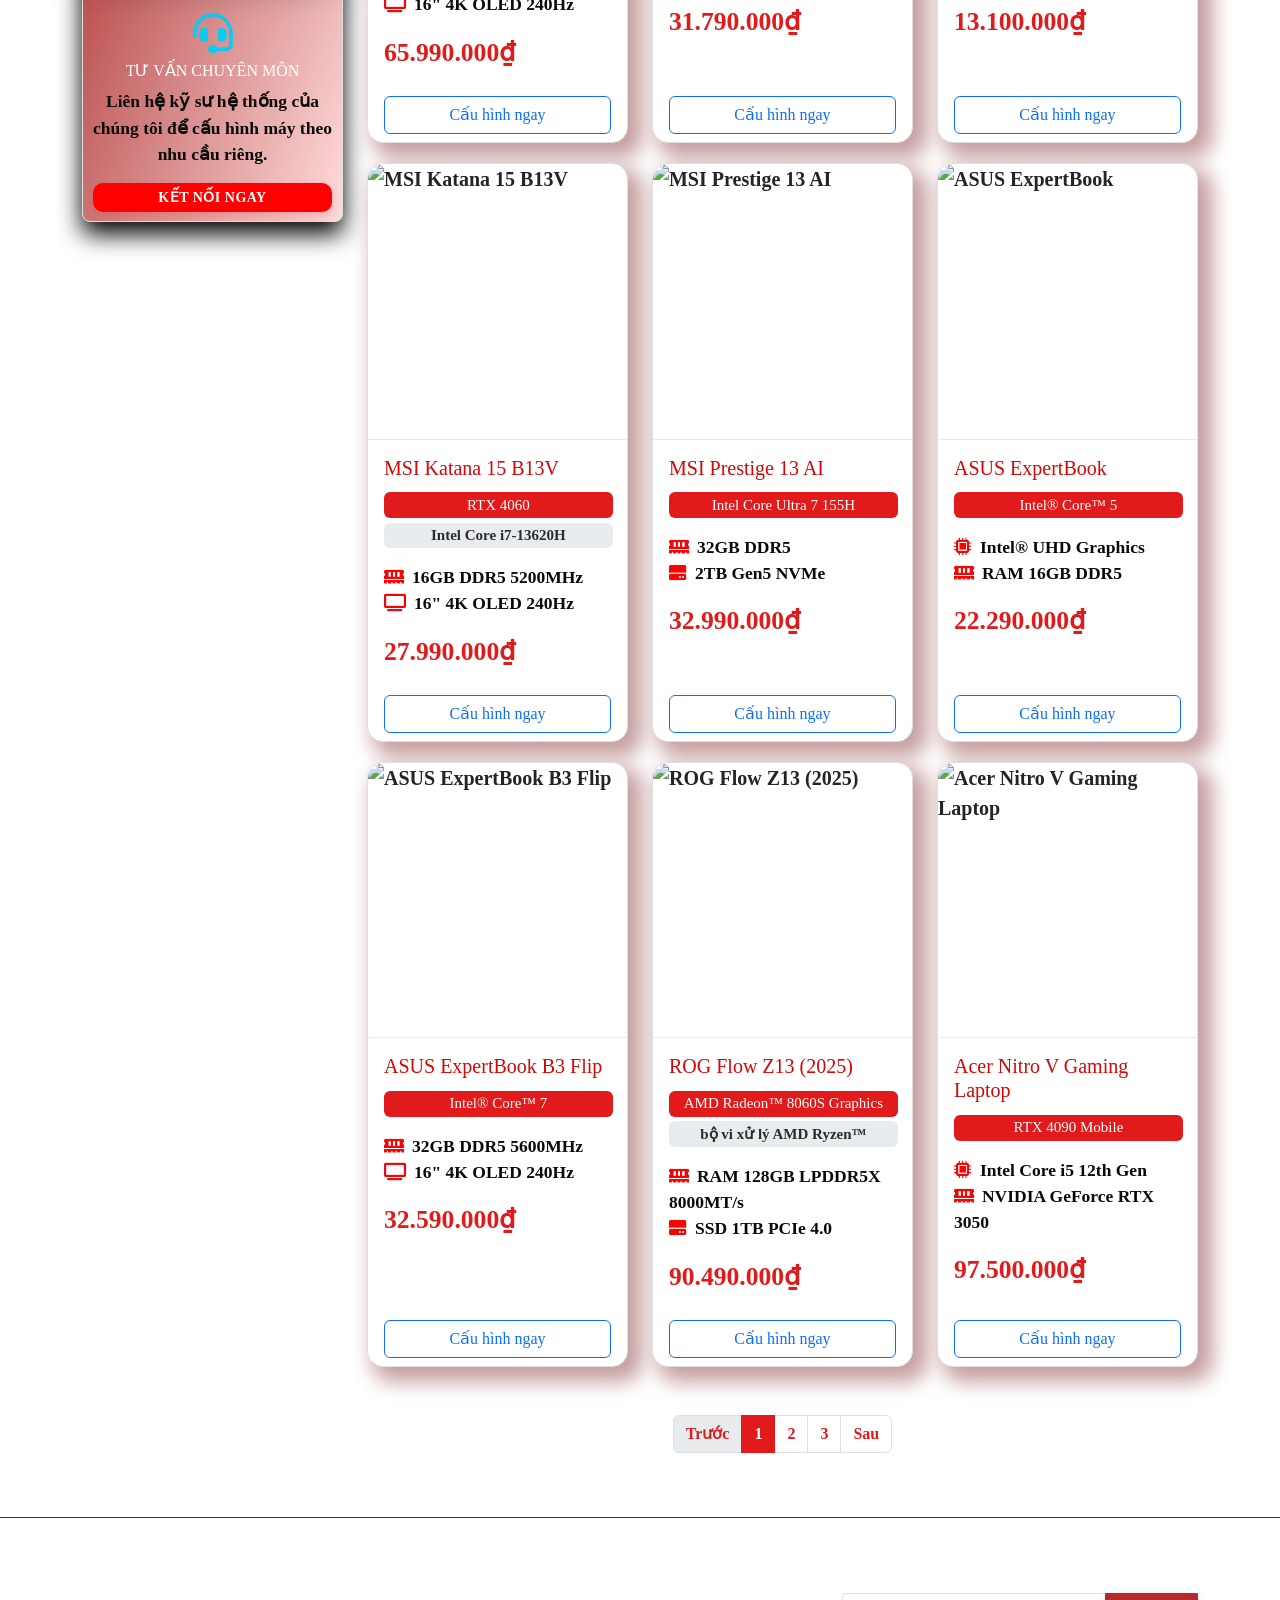
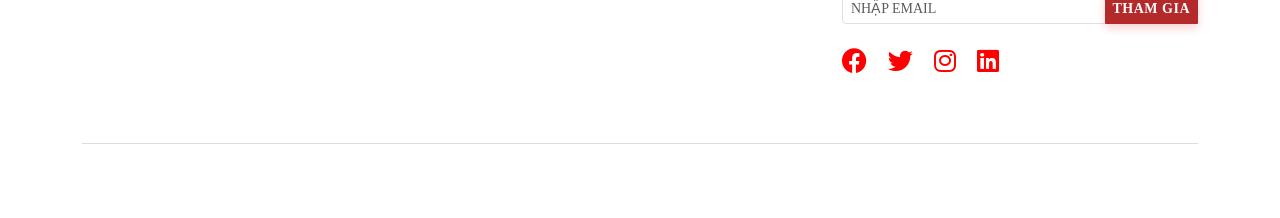
==== commit 7bd67408: "update" ====
--- a/index.html
+++ b/index.html
@@ -13,8 +13,20 @@
       rel="stylesheet"
       href="https://cdnjs.cloudflare.com/ajax/libs/font-awesome/6.0.0-beta3/css/all.min.css"
     />
+    <style>
+      #text {
+        font-size: 20px;
+      }
+      #filter {
+        background-image: linear-gradient(
+          to bottom right,
+          rgb(179, 7, 7),
+          rgb(255, 198, 198)
+        );
+        box-shadow: 0px 12px 24px black;
+      }
+    </style>
   </head>
-  <style></style>
   <body>
     <!-- Navbar -->
     <nav class="navbar navbar-expand-lg sticky-top bg-white">
@@ -45,9 +57,29 @@
             <li class="nav-item">
               <a class="nav-link active" href="index.html">Laptop</a>
             </li>
-            <li class="nav-item">
+            <div class="btn-group">
               <a class="nav-link" href="components.html">Linh kiện</a>
-            </li>
+              <button
+                type="button"
+                class="btn btn-red dropdown-toggle dropdown-toggle-split"
+                data-bs-toggle="dropdown"
+                aria-expanded="false"
+              >
+                <span class="visually-hidden">Toggle Dropdown</span>
+              </button>
+              <ul class="dropdown-menu">
+                <li><a class="dropdown-item" href="#">Action</a></li>
+                <li><a class="dropdown-item" href="#">Another action</a></li>
+                <li>
+                  <a class="dropdown-item" href="#">Something else here</a>
+                </li>
+                <li><hr class="dropdown-divider" /></li>
+                <li><a class="dropdown-item" href="#">Separated link</a></li>
+              </ul>
+            </div>
+            <!-- <li class="nav-item">
+              <a class="nav-link" href="components.html">Linh kiện</a>
+            </li> -->
             <li class="nav-item">
               <a class="nav-link" href="deals.html">Khuyến mãi</a>
             </li>
@@ -80,7 +112,7 @@
       <div class="container">
         <div class="row align-items-center">
           <div class="col-lg-6">
-            <h1 class="hero-title mb-3">KỸ NGHỆ CHO HIỆU SUẤT TỐI THƯỢNG</h1>
+            <h1 class="hero-title mb-3">KỸ NGHỆ CHO HIỆU SUẤT</h1>
             <p class="lead text-secondary">
               Sự tinh thông kỹ thuật kết hợp với thẩm mỹ hoàn hảo.<br />
               Trải nghiệm bước tiến tiếp theo của máy tính hiệu năng cao với
@@ -95,7 +127,7 @@
           </div>
           <div class="col-lg-6 d-none d-lg-block">
             <img
-              src="https://i.pinimg.com/736x/49/95/63/499563641b4088e1db0031f779d2d3fc.jpg"
+              src="https://i.pinimg.com/1200x/41/96/47/41964785c12b73d8a72364a1d8cbe119.jpg"
               alt="CoreMart PC"
               class="img-fluid hero-image"
               style="
@@ -139,7 +171,7 @@
       <div class="carousel-inner">
         <div class="carousel-item active">
           <img
-            src="https://i.pinimg.com/736x/3e/6e/cb/3e6ecb99c9c367368e05024c1d880df7.jpg"
+            src="https://i.pinimg.com/1200x/44/e9/92/44e99266589b2b0f9d4d22c3f7b1911c.jpg"
             class="d-block w-100"
             alt="CoreMart Precision"
             weight="500"
@@ -154,7 +186,7 @@
         </div>
         <div class="carousel-item">
           <img
-            src="https://i.pinimg.com/736x/5d/7f/14/5d7f14b70cf3f2dcd93a6559700a5aa4.jpg"
+            src="https://i.pcmag.com/imagery/articles/06iNuDKOEZGrY4HqIoAxpOC-5.fit_lim.size_960x.png"
             class="d-block w-100"
             alt="Laptop Gaming"
           />
@@ -165,7 +197,7 @@
         </div>
         <div class="carousel-item">
           <img
-            src="https://i.pinimg.com/736x/16/e5/4a/16e54ae379bdb598439c0417a62cd399.jpg"
+            src="https://i.pinimg.com/1200x/2e/25/a9/2e25a9f71bc402ef5babc62b5f9a586c.jpg"
             class="d-block w-100"
             alt="Laptop Văn Phòng"
           />
@@ -202,14 +234,15 @@
           <!-- Sidebar Filter -->
           <div class="col-lg-3">
             <div
-              class="filter-sidebar card-electric-yellow"
-              style="border-radius: 5px !important"
+              class="filter-sidebar"
+              id="filter"
+              style="border-radius: 8px !important"
             >
               <h5 class="filter-title">
                 <i class="fas fa-sliders-h me-2"></i>Bộ lọc
               </h5>
               <div class="mb-4">
-                <label class="form-label fw-semibold text-white"
+                <label class="form-label fw-semibold text-white" id="label"
                   >■ THƯƠNG HIỆU</label
                 >
                 <div class="form-check">
@@ -245,7 +278,7 @@
                 </div>
               </div>
               <div class="mb-4">
-                <label class="form-label fw-semibold text-white"
+                <label class="form-label fw-semibold text-white" id="label"
                   >PHÂN KHÚC</label
                 >
                 <div class="form-check">
@@ -271,8 +304,8 @@
                 </div>
               </div>
               <div class="mb-4">
-                <label class="form-label fw-semibold text-white"
-                  >■ KHOẢNG GIÁ</label
+                <label class="form-label fw-semibold text-white" id="label"
+                  >KHOẢNG GIÁ</label
                 >
                 <input
                   type="range"
@@ -282,6 +315,7 @@
                   step="1000000"
                   id="priceRange"
                 />
+
                 <div class="d-flex justify-content-between mt-2">
                   <span>10.000.000₫</span>
                   <span>100.000.000₫</span>
@@ -293,7 +327,7 @@
               <hr class="my-4 border-secondary" />
               <div class="text-center">
                 <i class="fas fa-headset fa-2x text-info mb-2"></i>
-                <h6 class="text-white">TƯ VẤN CHUYÊN MÔN</h6>
+                <h6 class="text-white" id="label">TƯ VẤN CHUYÊN MÔN</h6>
                 <p class="small text-secondary">
                   Liên hệ kỹ sư hệ thống của chúng tôi để cấu hình máy theo nhu
                   cầu riêng.
@@ -635,7 +669,7 @@
                   <a class="page-link" href="laptop3.html">3</a>
                 </li>
                 <li class="page-item">
-                  <a class="page-link" href="laptop4.html">Sau</a>
+                  <a class="page-link" href="laptop2.html">Sau</a>
                 </li>
               </ul>
             </nav>
@@ -649,21 +683,25 @@
       <div class="container">
         <div class="row">
           <div class="col-md-4 mb-4">
-            <h5 class="text-white">COREMART</h5>
-            <p class="small">
-              Phân cứng chuyên nghiệp dành cho các nhà sáng tạo, kỹ sư và những
+            <h5 class="text-white" style="font-weight: bold !important">
+              COREMART
+            </h5>
+            <p
+              style="font-size: 18px !important; font-weight: normal !important"
+            >
+              Phần cứng chuyên nghiệp dành cho các nhà sáng tạo, kỹ sư và những
               người đam mê ưu tú. Được chế tạo cho tương lai của điện toán.
             </p>
           </div>
-          <div class="col-md-2 mb-3">
+          <div class="col-md-2 mb-3" id="text">
             <h6 class="text-white">HỖ TRỢ</h6>
             <ul class="list-unstyled small">
               <li><a href="support.html">Hỗ trợ kỹ thuật</a></li>
               <li><a href="#">Bảo hành</a></li>
-              <li><a href="#">Chính sách đối trả</a></li>
+              <li><a href="#">Chính sách đổi trả</a></li>
             </ul>
           </div>
-          <div class="col-md-2 mb-3">
+          <div class="col-md-2 mb-3" id="text">
             <h6 class="text-white">THÔNG TIN</h6>
             <ul class="list-unstyled small">
               <li><a href="#">Thông tin giao hàng</a></li>
@@ -681,6 +719,12 @@
               />
               <button class="btn btn-primary" type="button">THAM GIA</button>
             </div>
+            <div id="social-icons">
+              <i class="fab fa-facebook fa-lg me-3 mt-3"></i>
+              <i class="fab fa-twitter fa-lg me-3 mt-3"></i>
+              <i class="fab fa-instagram fa-lg me-3 mt-3"></i>
+              <i class="fab fa-linkedin fa-lg me-3 mt-3"></i>
+            </div>
           </div>
         </div>
         <hr class="border-secondary my-4" />
@@ -695,10 +739,7 @@
         </div>
       </div>
     </footer>
-    <script>
-      const favicon = document.querySelector("link[rel='shortcut icon']");
-      favicon.href = "images/Logo.png"; // đổi sang ảnh khác
-    </script>
+    <script src="js/bootstrap.min.js"></script>
     <script src="js/bootstrap.bundle.min.js"></script>
   </body>
 </html>
--- a/css/style.css
+++ b/css/style.css
@@ -8,56 +8,128 @@
   --core-text-dark: #1e1e1e;
   --core-text-secondary: #5a5a5a;
 }
-@import url('https://fonts.googleapis.com/css2?family=Quicksand:wght@300..700&display=swap');
+@import url("https://fonts.googleapis.com/css2?family=Creepster&display=swap");
 /** màu background
 ** tự đổi
 */
 body {
-  background: linear-gradient(to bottom right, #CCFFFF, #FFFFFF,#00CCFF) !important;
+  background-image: url("https://i.pinimg.com/736x/a6/f8/91/a6f8919b007974774830dedebc2c887c.jpg") !important;
   color: rgb(12, 12, 12);
-  font-family: "Quicksand", sans-serif;
+  font-family: "Creepster", Static;
   font-size: 20px;
   font-weight: bold;
+  background-size: cover;
+  background-repeat: no-repeat;
+  background-position: center;
+  background-attachment: fixed;
 }
 .col-md-8 .text-warning,
 i {
   color: rgb(242, 6, 6) !important;
 }
-/* * Navbar - trắng, viền đỏ nhẹ */
+/* 
+ * Navbar Options 
+ * Để chuyển đổi giữa các tùy chọn, hãy comment/uncomment các khối background-image và box-shadow bên dưới.
+ */
+
+/* Override navbar to match MDIGI-style background (rounded white pill) */
 .navbar {
-  background-image: linear-gradient(to bottom right, #f5bbba,#CCFFCC,#66FFFF,#FFCCCC,#FF6666);
-  border-bottom: 2px solid var(--core-red);
-  box-shadow: 0 2px 8px #ffffff;
-  font-size: 20px;
-}
+  background-image: url("https://server.wallpaperalchemy.com/storage/wallpapers/2303/windows-11-abstract-pink-swirl-4k-wallpaper.jpg") !important;
+  background-repeat: no-repeat;
+  background-size: cover;
+  background-position: center;
+  border: none !important;
+  /* margin: 20px 40px 0 40px; */
+  padding: 0.6rem 1rem;
+  box-shadow:
+    0 12px 30px rgba(14, 23, 34, 0.08),
+    0 4px 12px rgba(28, 49, 73, 0.04);
+  backdrop-filter: blur(6px);
+}
+
+/* Make inner container align items similar to image */
+.navbar .container,
+.navbar .container-fluid {
+  display: flex;
+  align-items: center;
+  gap: 1rem;
+}
+
 .navbar-brand {
   display: inline-flex;
   align-items: center;
   gap: 0.5rem;
-  font-weight: 700;
+  padding: 0.25rem 0.5rem;
   letter-spacing: 1px;
-  color: var(--core-red) !important;
-}
-.navbar-brand img {
-  margin-top: 0;
-  background: rgb(216, 127, 127) !important;
-  border-radius: 50px;
+  color: rgb(255, 255, 255) !important;
+  font-weight: bold;
+  font-size: 36px;
+  font-family: "Smooch Sans", sans-serif;
+}
+
+/* Slightly reduce logo size to match image */
+.navbar .navbar-brand img {
+  width: 56px !important;
+  height: 56px !important;
+  border-radius: 10px;
+  border: 3px solid #ffffff;
   box-shadow:
-    0 10px 30px rgba(0, 0, 0, 0.5),
-    0 0 0 2px rgb(255, 255, 255);
+    0 4px 12px rgba(0, 0, 0, 0.2),
+    0 0 0 1px rgba(255, 255, 255, 0.8);
+  transition: all 0.3s ease;
+}
+
+.navbar .navbar-brand img:hover {
+  transform: translateY(-2px) scale(1.05);
+  box-shadow:
+    0 8px 20px rgba(0, 0, 0, 0.25),
+    0 0 0 2px rgba(255, 255, 255, 1);
+}
+
+/* Nav links centered visually (keeps existing DOM) */
+.navbar-nav {
+  display: flex;
+  align-items: center;
+}
+
+/* Right area spacing */
+.navbar .nav-item {
+  margin-left: 0.35rem;
+  margin-right: 0.35rem;
+}
+
+/* Make badges / icons subtle like image */
+.navbar .nav-link i {
+  color: #3a4a5a;
+}
+
+/* Ensure collapsed toggler remains visible */
+.navbar-toggler {
+  border: none;
 }
 
 .nav-link {
-  color: #ff0202 !important;
+  color: #ff0000 !important;
   font-weight: 600;
   text-transform: uppercase;
   font-size: 0.9rem;
 }
 .nav-link:hover,
 .nav-link.active {
-  color: rgb(253, 252, 252) !important;
-}
-
+  color: rgb(255, 255, 255) !important;
+  text-decoration: underline;
+}
+/*user và giỏ hàng*/
+.fa-user {
+  color: #ffffff !important;
+}
+.fa-shopping-cart {
+  color: #ffffff !important;
+}
+.fa-user:hover,
+.fa-shopping-cart:hover {
+  color: rgb(255, 0, 0) !important;
+}
 .col-md-8 .lead {
   color: #f8f8f8 !important;
 }
@@ -111,6 +183,11 @@
     0 0 0 3px rgb(255, 255, 255);
   transition: all 0.3s ease;
 }
+.btn-red {
+  background-color: none !important;
+  color: red !important;
+  font-weight: bold;
+}
 
 .btn-outline-light:hover {
   background: var(--core-red);
@@ -127,6 +204,7 @@
   border-radius: 16px;
   box-shadow: 0 2px 6px rgba(0, 0, 0, 0.04);
   transition: all 0.2s;
+  box-shadow: 10px 10px 20px 5px rgb(198, 159, 159);
 }
 
 .card:hover {
@@ -145,9 +223,10 @@
 }
 
 .card-img-top {
-  height: 275.469px;
+  height: 276.469px;
   background: #f4f4f4;
   border-bottom: 1px solid #eaeaea;
+  border-radius: 16px 16px 0 0;
 }
 .price-tag {
   color: var(--core-red);
@@ -164,12 +243,33 @@
   padding-right: 10px;
   padding-top: 5px;
 }
-
+#text {
+  font-size: 20px !important;
+}
+#filter {
+  background-image: linear-gradient(
+    to bottom right,
+    rgb(153, 11, 11),
+    rgb(255, 219, 219)
+  ) !important;
+  box-shadow: 0px 12px 24px black !important;
+}
 .filter-title {
-  color: #111;
+  color: #ffffff;
   border-bottom: 1px solid #ddd;
 }
-
+.filter-sidebar,
+.filter-sidebar .form-check-label {
+  color: #ffffff !important;
+}
+.form-check-label {
+  font-size: 15px !important;
+  font-weight: normal;
+}
+
+.fa-sliders-h {
+  color: white !important;
+}
 .form-check-input:checked {
   background-color: var(--core-red);
   border-color: var(--core-red);
@@ -198,9 +298,13 @@
 
 /* Footer - tối hơn một chút (như PDF mô tả) */
 .footer {
-  background: linear-gradient(to bottom right, #4c4d4d, #050505,#333366,#003366);
+  background-image: url("https://i.pinimg.com/736x/81/ec/98/81ec98e9739ad6eb17bd2efa49dfe6bc.jpg") !important;
   border-top: 1px solid #333;
   color: #ffffff;
+  background-size: cover;
+  background-repeat: no-repeat;
+  background-position: center;
+  background-attachment: fixed;
 }
 
 .footer h5,
@@ -270,10 +374,7 @@
 .card-title {
   color: #ff0000 !important;
 }
-.filter-sidebar,
-.filter-sidebar .form-check-label {
-  color: #222222 !important;
-}
+
 /* Carousel caption - Làm nổi bật chữ trên ảnh */
 .carousel-caption {
   bottom: 30px;
@@ -388,10 +489,106 @@
 .col-lg-9 p {
   color: rgb(238, 233, 233) !important;
 }
-.filter-sidebar {
-  background-color: wheat !important;
-  border-radius: 5px;
-}
 .form-label.fw-semibold.text-white {
   color: rgb(5, 5, 5) !important;
 }
+/* icon */
+#social-icons {
+  margin-top: 20px;
+}
+#social-icons i {
+  color: rgb(255, 0, 0) !important;
+  animation: fadeInIcons 1s ease-out forwards;
+}
+#social-icons i:hover {
+  color: rgb(255, 255, 255) !important;
+  transform: translateY(-2px) scale(1.1);
+}
+.footer .container .text-white {
+  font-weight: bold !important;
+}
+.footer .container p {
+  font-weight: normal !important;
+}
+.footer .container .small {
+  font-weight: normal !important;
+} /* CSS cho PC Carousel */
+/* pcCarousel */
+#pcCarousel {
+  background-color: #ffffff !important;
+  padding: 2rem 1rem;
+  border-radius: 8px;
+}
+
+#pcCarousel .card {
+  background-color: #ffffff !important;
+  margin-top: 25px;
+  box-shadow: 0 10px 20px rgba(0, 0, 0, 0.12);
+  border-radius: 10px;
+  overflow: hidden;
+}
+#pcCarousel .card img {
+  object-fit: cover;
+  height: 330px;
+  border-radius: 10px 0 0 0px !important;
+}
+#pcCarousel .card-body {
+  box-shadow: 0 10px 20px rgba(0, 0, 0, 0.12);
+  border-radius: 0px 0px 10px 0px !important;
+}
+#pcCarousel .card-body .card-title {
+  font-size: 1.5rem;
+  color: #ffffff !important;
+}
+#pcCarousel .card-body a {
+  margin-bottom: -30px;
+  position: relative;
+}
+/* Override global .carousel-item dark background from style.css */
+#pcCarousel .carousel-item {
+  background-color: #ffffff !important;
+}
+
+/* Ensure carousel-inner area is white */
+#pcCarousel .carousel-inner {
+  background-color: #ffffff !important;
+}
+/* pcCarouselRam */
+#pcCarouselRam{
+    background-color: #ffffff !important;
+  padding: 2rem 1rem;
+  border-radius: 8px;
+}
+#pcCarouselRam .card {
+  background-color: #ffffff !important;
+  margin-top: 25px;
+  box-shadow: 0 10px 20px rgba(0, 0, 0, 0.12);
+  border-radius: 10px;
+  overflow: hidden;
+}
+#pcCarouselRam  .card img {
+  object-fit: cover;
+  height: 330px;
+  border-radius: 10px 0 0 0px !important;
+}
+#pcCarouselRam .card-body {
+  box-shadow: 0 10px 20px rgba(0, 0, 0, 0.12);
+  border-radius: 0px 0px 10px 0px !important;
+}
+#pcCarouselRam .card-body .card-title {
+  font-size: 1.5rem;
+  color: #ffffff !important;
+}
+#pcCarouselRam .card-body a {
+  margin-bottom: -30px;
+  position: relative;
+}
+/* Override global .carousel-item dark background from style.css */
+#pcCarouselRam .carousel-item {
+  background-color: #ffffff !important;
+}
+
+/* Ensure carousel-inner area is white */
+#pcCarouselRam .carousel-inner {
+  background-color: #ffffff !important;
+}
--- a/css/index.css
+++ b/css/index.css
@@ -14,9 +14,17 @@
 .btn-primary {
   border-radius: 10px !important;
   /** căn độ cao cho nút Kết nối ngay
-  * * tránh đè lên phần dưới của card */ 
+  * * tránh đè lên phần dưới của card */
   margin-bottom: 9px;
   background-color: red;
+}
+.btn-red{
+  background-color: none !important;
+  color: red !important;
+  font-weight: bold;
+}
+#menu{
+  font-size: 35px !important;
 }
 .form-check label {
   font-size: 15px;
@@ -38,14 +46,14 @@
   font-weight: 600;
   letter-spacing: 0.5px;
   box-shadow: 0 4px 10px rgba(225, 27, 27, 0.2);
-  margin:0px;
+  margin: 0px;
 }
 .col-lg-6 .btn-primary:hover {
   background: var(--core-red-dark);
   box-shadow: 0 6px 14px rgba(225, 27, 27, 0.3);
 }
-.col-lg-6 h1{
-  animation:slideIn 1s ease-out forwards; 
+.col-lg-6 h1 {
+  animation: slideIn 1s ease-out forwards;
 }
 @keyframes slideIn {
   from {
@@ -57,6 +65,31 @@
     transform: translateX(0);
   }
 }
-.card-body .card-text span{
-  width:228.766px !important;
+.card-body .card-text span {
+  width: 228.766px !important;
 }
+@keyframes fadeInIcons {
+  from {  
+    opacity: 0;
+    transform: translateY(20px);
+  }
+  to {
+    opacity: 1;
+    transform: translateY(0);
+  }
+}
+.hero-title::after {
+  content: "TỐI THƯỢNG";
+  display: block;
+  text-align: center;
+  margin-top: 0.5rem;
+  margin-right:40px ;
+}
+#label{
+  color: #ffffff !important;
+}
+.card-img-top {
+  background: none !important;
+  background-image: none!important;
+  background-color: transparent!important;
+}
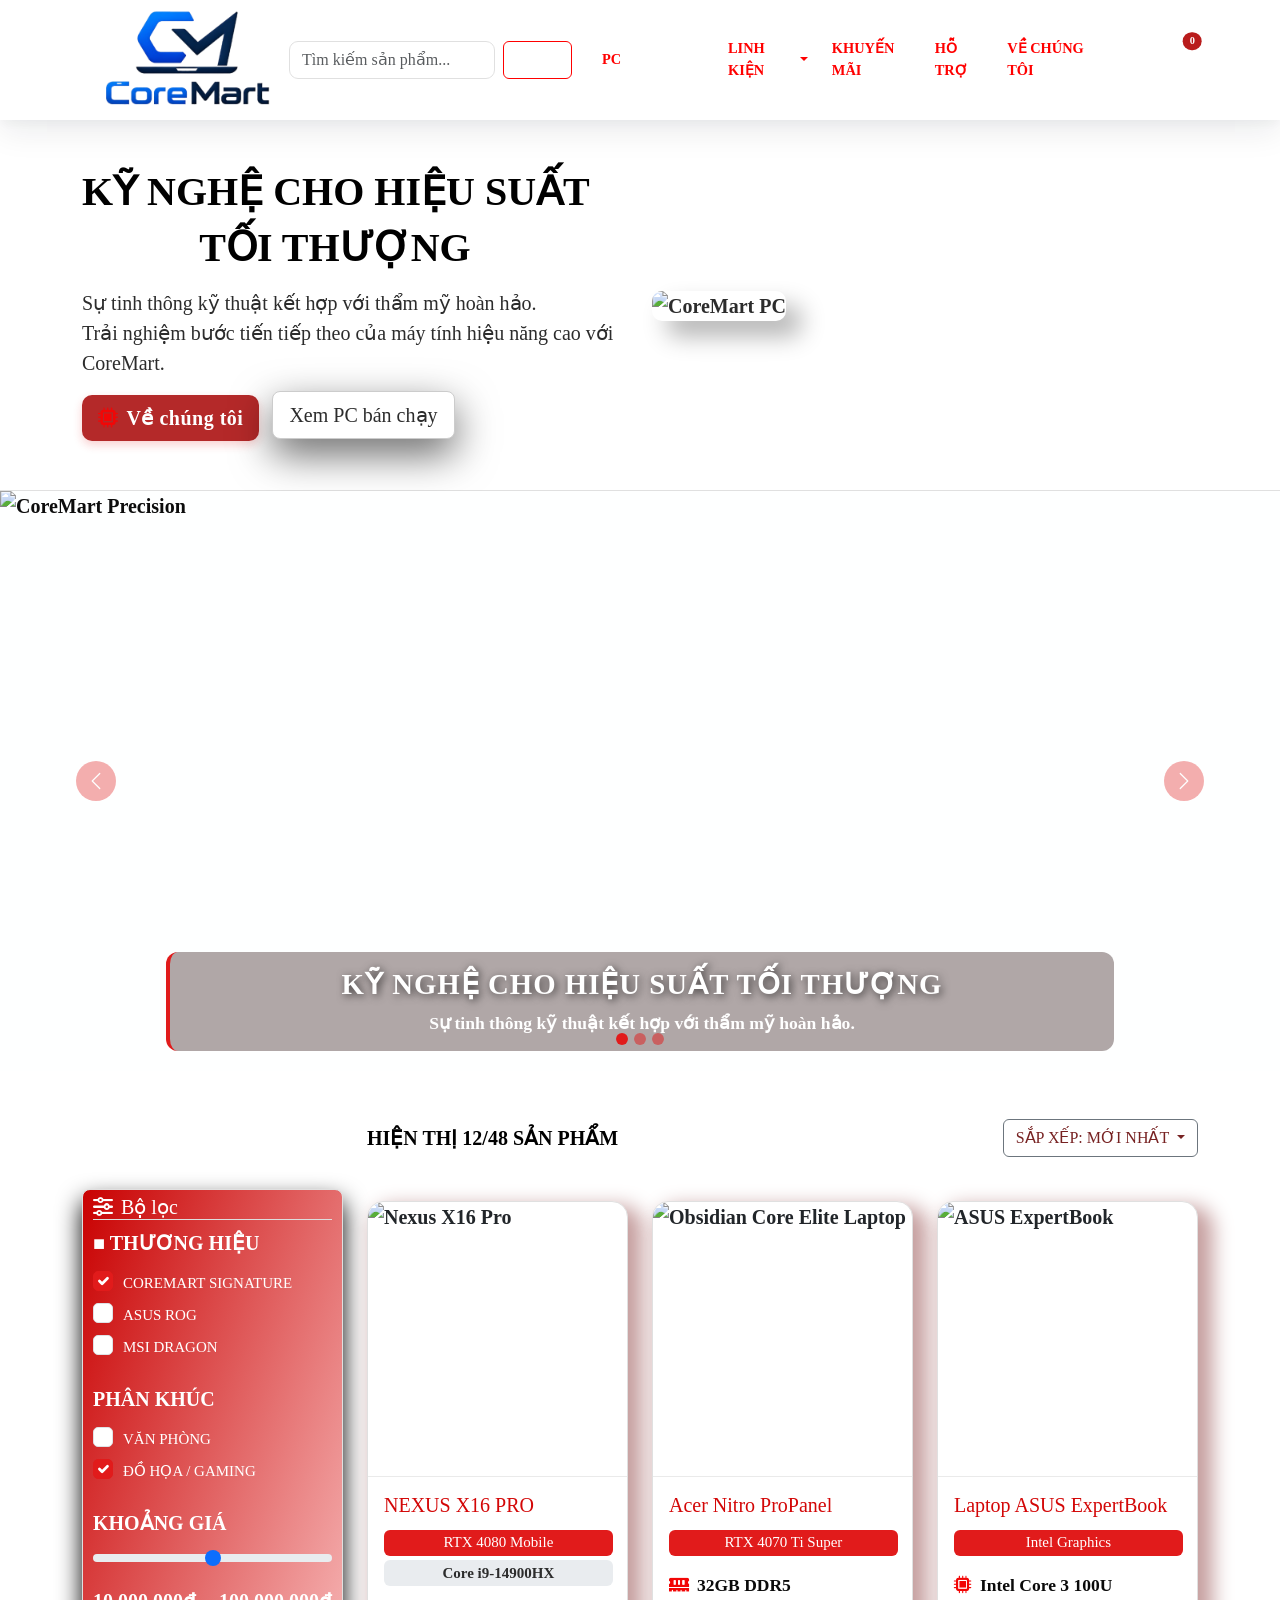
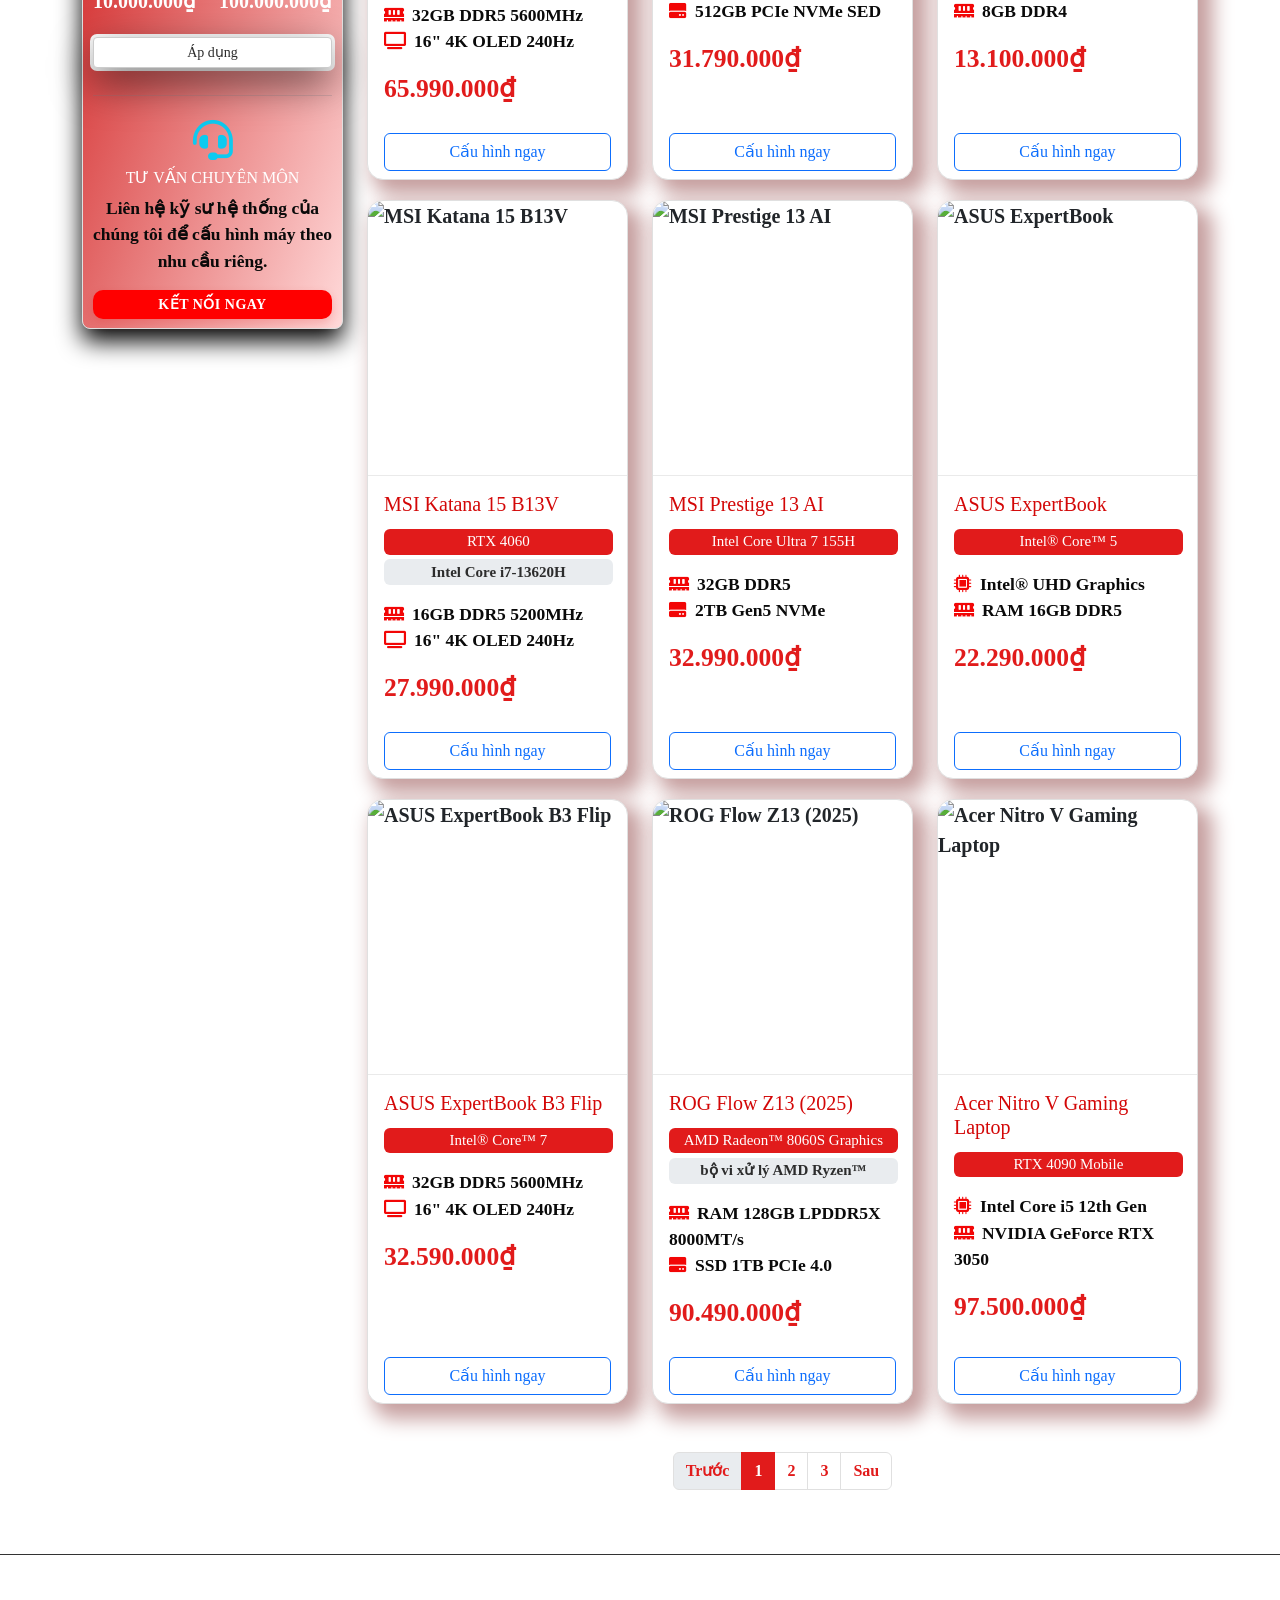
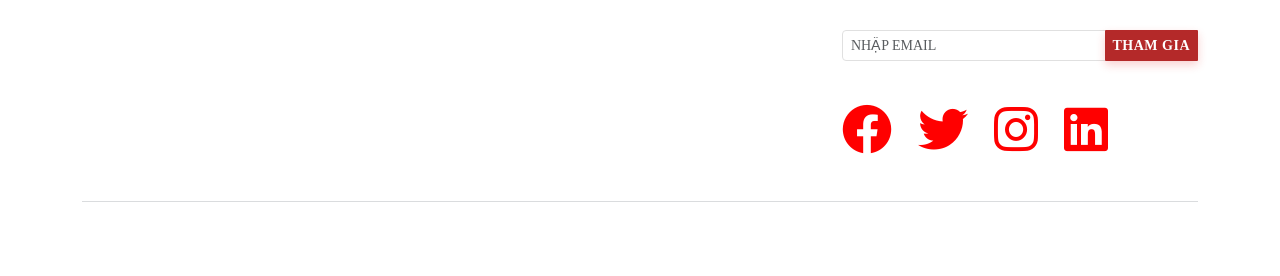
==== commit 49570bd4: "update" ====
--- a/index.html
+++ b/index.html
@@ -8,7 +8,7 @@
     <link rel="stylesheet" href="css/style.css" />
     <link rel="stylesheet" href="css/xoayvong.css" />
     <link rel="stylesheet" href="css/index.css" />
-    <link rel="shortcut icon" href="images/Logo.png" type="image/png" />
+    <link rel="shortcut icon" href="images/LG.png" type="image/png" />
     <link
       rel="stylesheet"
       href="https://cdnjs.cloudflare.com/ajax/libs/font-awesome/6.0.0-beta3/css/all.min.css"
@@ -29,17 +29,16 @@
   </head>
   <body>
     <!-- Navbar -->
-    <nav class="navbar navbar-expand-lg sticky-top bg-white">
+    <nav class="navbar navbar-expand-lg sticky-top">
       <div class="container">
         <a class="navbar-brand" href="index.html">
           <img
-            src="images/Logo.png"
+            src="images/LG.png"
             alt="CoreMart"
             width="80"
             height="80"
             class="d-inline-block align-middle me-2"
           />
-          COREMART
         </a>
         <button
           class="navbar-toggler"
@@ -49,6 +48,23 @@
         >
           <span class="navbar-toggler-icon"></span>
         </button>
+        <div id="search">
+          <form class="d-flex" role="search" id="" search>
+            <input
+              class="form-control me-2"
+              type="search"
+              placeholder="Tìm kiếm sản phẩm..."
+              aria-label="Search"
+            />
+            <button
+              id="btn-outline-success"
+              class="btn btn-outline-success"
+              type="submit"
+            >
+              Search
+            </button>
+          </form>
+        </div>
         <div class="collapse navbar-collapse" id="navbarNav">
           <ul class="navbar-nav ms-auto mb-2 mb-lg-0 align-items-center">
             <li class="nav-item">
@@ -68,13 +84,13 @@
                 <span class="visually-hidden">Toggle Dropdown</span>
               </button>
               <ul class="dropdown-menu">
-                <li><a class="dropdown-item" href="#">Action</a></li>
-                <li><a class="dropdown-item" href="#">Another action</a></li>
+                <li><a class="dropdown-item" href="#">RAM</a></li>
+                <li><a class="dropdown-item" href="#">CPU</a></li>
                 <li>
-                  <a class="dropdown-item" href="#">Something else here</a>
+                  <a class="dropdown-item" href="#">Ổ cứng</a>
                 </li>
                 <li><hr class="dropdown-divider" /></li>
-                <li><a class="dropdown-item" href="#">Separated link</a></li>
+                <li><a class="dropdown-item" href="#">Bàn phím-Chuột</a></li>
               </ul>
             </div>
             <!-- <li class="nav-item">
--- a/css/style.css
+++ b/css/style.css
@@ -9,11 +9,13 @@
   --core-text-secondary: #5a5a5a;
 }
 @import url("https://fonts.googleapis.com/css2?family=Creepster&display=swap");
+@import url('https://fonts.googleapis.com/css2?family=Titan+One&display=swap');
+
 /** màu background
 ** tự đổi
 */
 body {
-  background-image: url("https://i.pinimg.com/736x/a6/f8/91/a6f8919b007974774830dedebc2c887c.jpg") !important;
+  background-image: url("https://i.pinimg.com/1200x/14/01/25/1401256df4d81b17b6d34fb107fb2adb.jpg") !important;
   color: rgb(12, 12, 12);
   font-family: "Creepster", Static;
   font-size: 20px;
@@ -32,15 +34,16 @@
  * Để chuyển đổi giữa các tùy chọn, hãy comment/uncomment các khối background-image và box-shadow bên dưới.
  */
 
-/* Override navbar to match MDIGI-style background (rounded white pill) */
+
 .navbar {
   background-image: url("https://server.wallpaperalchemy.com/storage/wallpapers/2303/windows-11-abstract-pink-swirl-4k-wallpaper.jpg") !important;
   background-repeat: no-repeat;
   background-size: cover;
   background-position: center;
   border: none !important;
-  /* margin: 20px 40px 0 40px; */
-  padding: 0.6rem 1rem;
+  padding: 0.9rem 1rem; 
+  min-height: 120px; 
+  overflow: visible; 
   box-shadow:
     0 12px 30px rgba(14, 23, 34, 0.08),
     0 4px 12px rgba(28, 49, 73, 0.04);
@@ -59,6 +62,7 @@
   display: inline-flex;
   align-items: center;
   gap: 0.5rem;
+  overflow: visible; /* ensure child shadow isn't clipped */
   padding: 0.25rem 0.5rem;
   letter-spacing: 1px;
   color: rgb(255, 255, 255) !important;
@@ -68,23 +72,52 @@
 }
 
 /* Slightly reduce logo size to match image */
+.navbar .navbar-brand {
+  position: relative; /* allow absolute positioning of the img so it won't increase navbar height */
+  min-width: 120px ;
+ /* reserve horizontal space so other nav items don't shift */
+  padding-left: 0.6rem; /* additional space for the image */
+  overflow: visible; /* ensure child shadow isn't clipped */
+}
+#search{
+  padding-left: 55px !important;
+  width:33.5% !important;
+  
+}
+#btn-outline-success{
+  color:rgb(255, 255, 255) !important;
+  border-color: #ff0000 !important;
+
+}
+#btn-outline-success:hover{
+  color:rgb(255, 0, 0) !important;
+  border-color: #ffffff !important;
+  background: none !important;
+}
 .navbar .navbar-brand img {
-  width: 56px !important;
-  height: 56px !important;
-  border-radius: 10px;
-  border: 3px solid #ffffff;
+  margin-top: 5px;
+  position: absolute;
+  left: 0.25rem;
+  top: 50%;
+  transform: translateY(-50%);
+  height: 150px !important; /* larger visual size */
+  width: auto !important;
+  transition:
+    transform 0.25s ease,
+    box-shadow 0.25s ease,
+    filter 0.25s ease;
+  pointer-events: auto; /* allow hover */
+  z-index: 999; /* float above navbar content */
+  min-height:200px; 
+  margin-left: 0%;
+}
+
+/* .navbar .navbar-brand img:hover {
+  transform: translateY(-1px) scale(0.5);
   box-shadow:
-    0 4px 12px rgba(0, 0, 0, 0.2),
-    0 0 0 1px rgba(255, 255, 255, 0.8);
-  transition: all 0.3s ease;
-}
-
-.navbar .navbar-brand img:hover {
-  transform: translateY(-2px) scale(1.05);
-  box-shadow:
-    0 8px 20px rgba(0, 0, 0, 0.25),
-    0 0 0 2px rgba(255, 255, 255, 1);
-}
+    0 12px 30px rgba(0, 0, 0, 0.3),
+    0 0 0 3px rgba(255, 255, 255, 0.95);
+} */
 
 /* Nav links centered visually (keeps existing DOM) */
 .navbar-nav {
@@ -247,10 +280,11 @@
   font-size: 20px !important;
 }
 #filter {
+  margin-top: 70px;
   background-image: linear-gradient(
     to bottom right,
-    rgb(153, 11, 11),
-    rgb(255, 219, 219)
+    rgb(201, 1, 1),
+    rgb(255, 217, 217)
   ) !important;
   box-shadow: 0px 12px 24px black !important;
 }
@@ -494,7 +528,8 @@
 }
 /* icon */
 #social-icons {
-  margin-top: 20px;
+  margin-top: 40px;
+  font-size: 40px;
 }
 #social-icons i {
   color: rgb(255, 0, 0) !important;
@@ -554,19 +589,19 @@
   background-color: #ffffff !important;
 }
 /* pcCarouselRam */
-#pcCarouselRam{
-    background-color: #ffffff !important;
+#pcCarouselRam {
+  background-color: #ffffff !important;
   padding: 2rem 1rem;
   border-radius: 8px;
 }
 #pcCarouselRam .card {
   background-color: #ffffff !important;
-  margin-top: 25px;
+  margin-top: 5px;
   box-shadow: 0 10px 20px rgba(0, 0, 0, 0.12);
   border-radius: 10px;
   overflow: hidden;
 }
-#pcCarouselRam  .card img {
+#pcCarouselRam .card img {
   object-fit: cover;
   height: 330px;
   border-radius: 10px 0 0 0px !important;
@@ -591,4 +626,4 @@
 /* Ensure carousel-inner area is white */
 #pcCarouselRam .carousel-inner {
   background-color: #ffffff !important;
-}+}
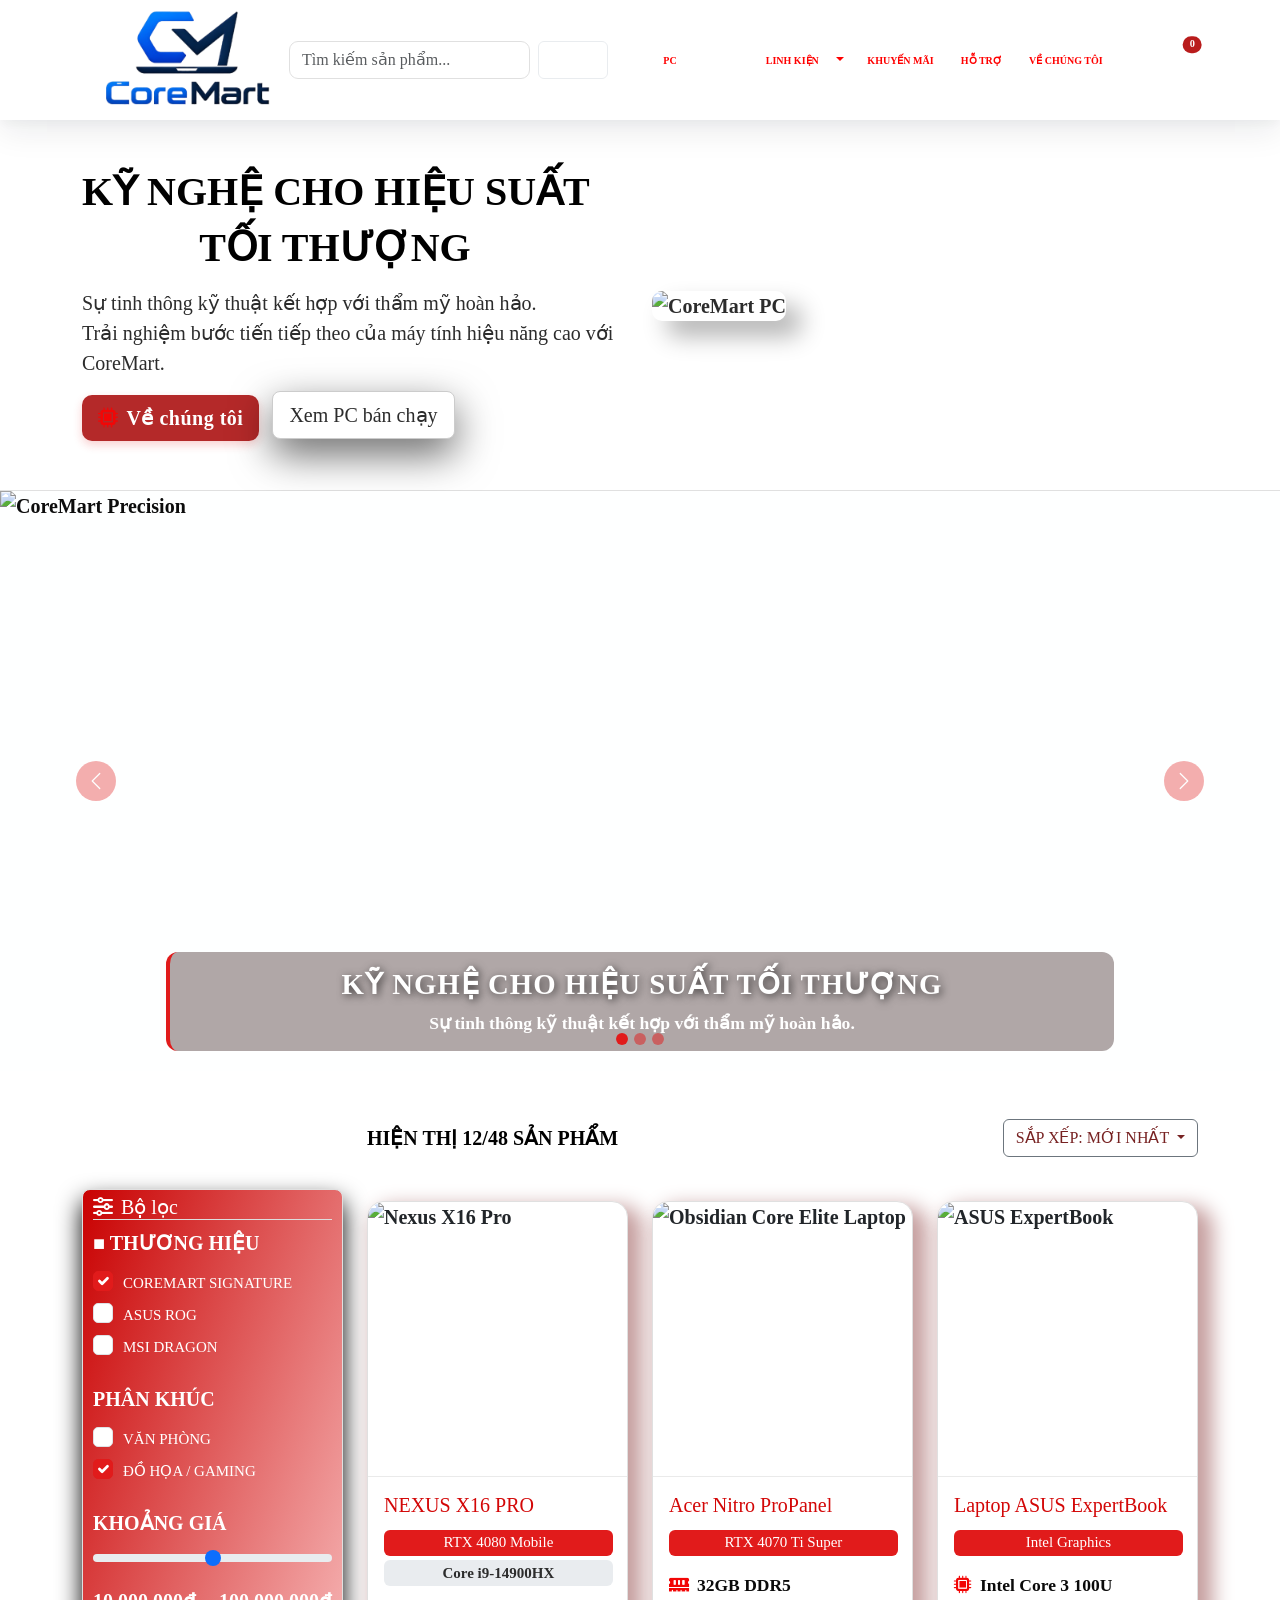
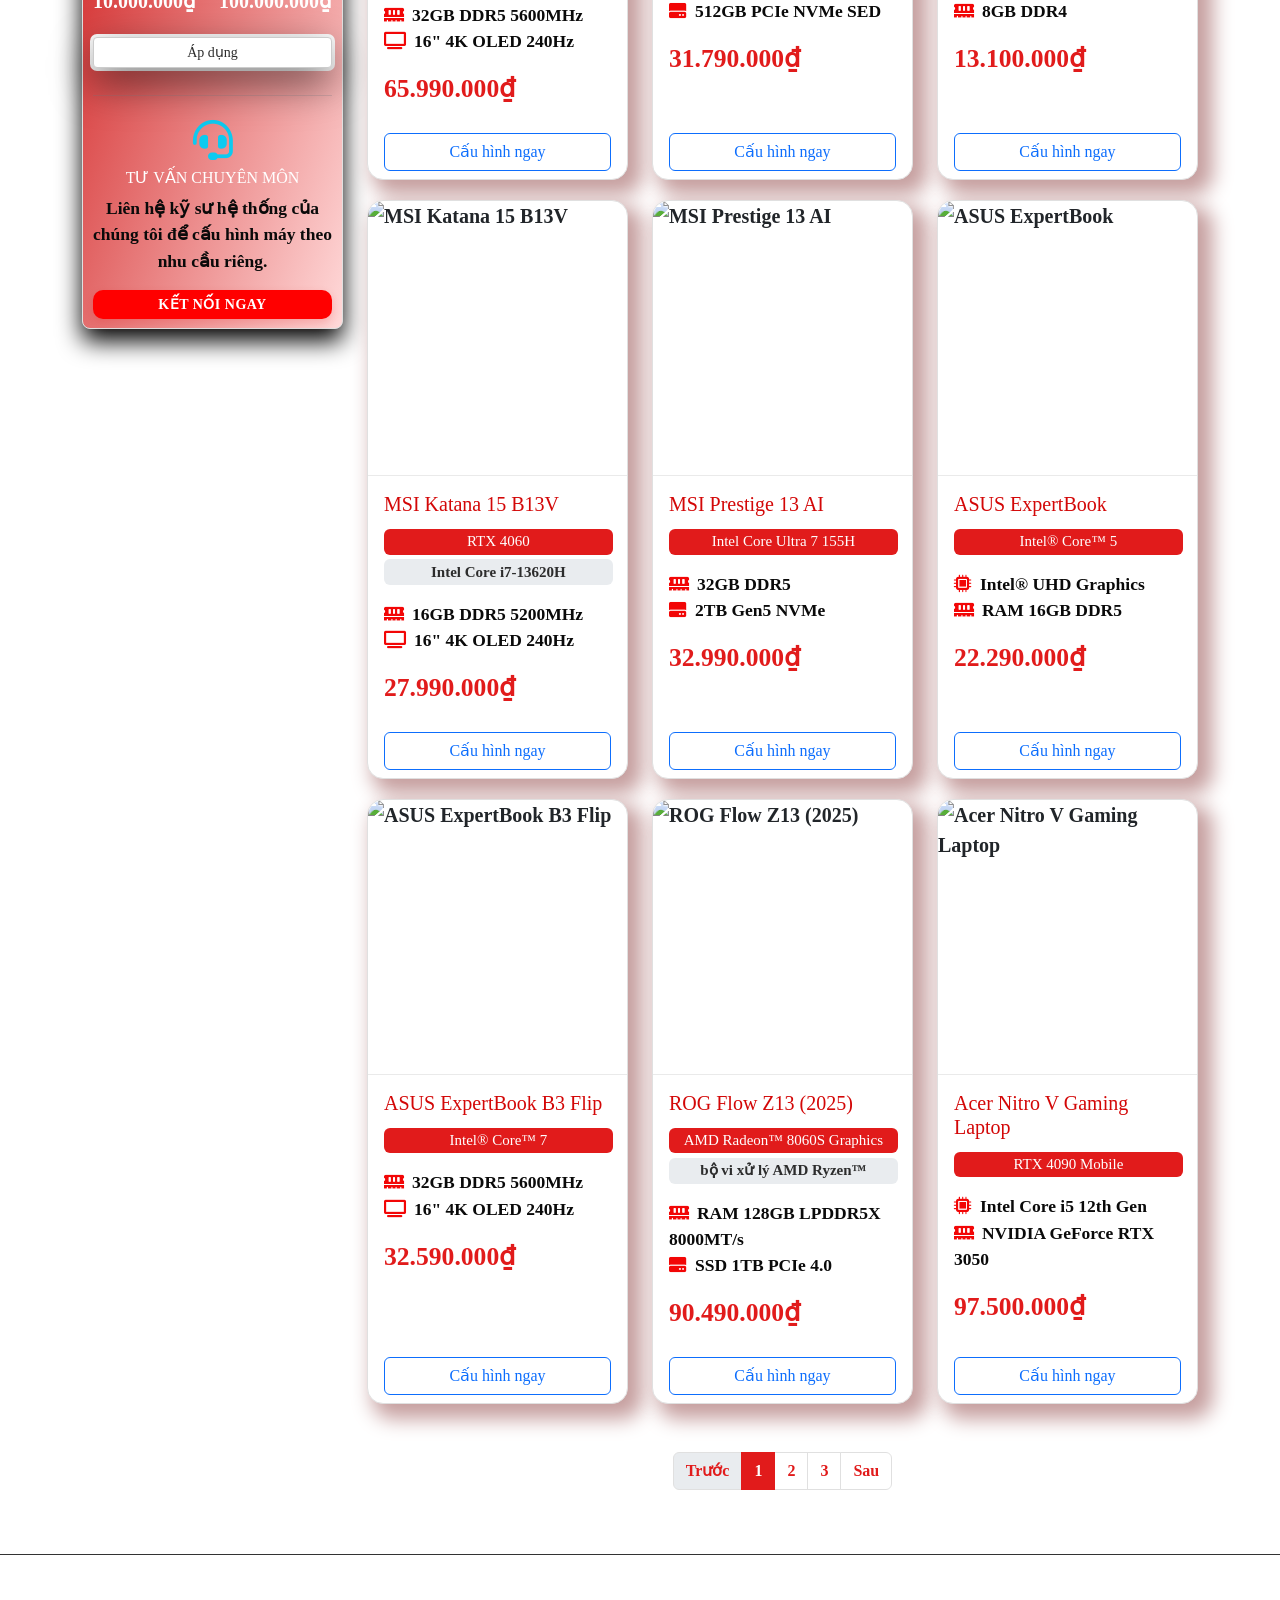
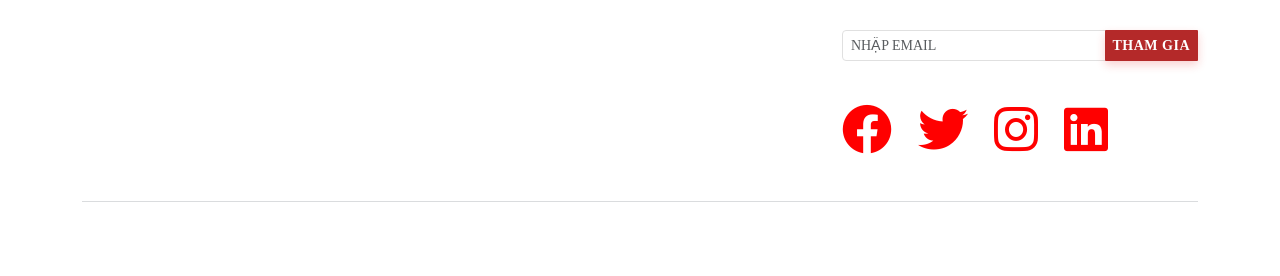
==== commit 3c2d47c2: "update" ====
--- a/index.html
+++ b/index.html
@@ -74,7 +74,12 @@
               <a class="nav-link active" href="index.html">Laptop</a>
             </li>
             <div class="btn-group">
-              <a class="nav-link" href="components.html">Linh kiện</a>
+              <a
+                class="nav-link"
+                href="components.html"
+                style="margin-top: 4px !important"
+                >Linh kiện</a
+              >
               <button
                 type="button"
                 class="btn btn-red dropdown-toggle dropdown-toggle-split"
@@ -94,7 +99,7 @@
               </ul>
             </div>
             <!-- <li class="nav-item">
-              <a class="nav-link" href="components.html">Linh kiện</a>
+              <a class="nav-link" href="components.html" style="margin-top: 4px !important;">Linh kiện</a>
             </li> -->
             <li class="nav-item">
               <a class="nav-link" href="deals.html">Khuyến mãi</a>
--- a/css/style.css
+++ b/css/style.css
@@ -34,16 +34,17 @@
  * Để chuyển đổi giữa các tùy chọn, hãy comment/uncomment các khối background-image và box-shadow bên dưới.
  */
 
-
+/* Override navbar to match MDIGI-style background (rounded white pill) */
 .navbar {
   background-image: url("https://server.wallpaperalchemy.com/storage/wallpapers/2303/windows-11-abstract-pink-swirl-4k-wallpaper.jpg") !important;
   background-repeat: no-repeat;
   background-size: cover;
   background-position: center;
   border: none !important;
-  padding: 0.9rem 1rem; 
-  min-height: 120px; 
-  overflow: visible; 
+  /* margin: 20px 40px 0 40px; */
+  padding: 0.9rem 1rem; /* increased vertical padding to make navbar taller */
+  min-height: 120px !important; /* reserve height so navbar doesn't collapse when logo is absolutely positioned */
+  overflow: visible; /* allow logo shadow to be visible outside navbar box */
   box-shadow:
     0 12px 30px rgba(14, 23, 34, 0.08),
     0 4px 12px rgba(28, 49, 73, 0.04);
@@ -86,13 +87,8 @@
 }
 #btn-outline-success{
   color:rgb(255, 255, 255) !important;
-  border-color: #ff0000 !important;
-
-}
-#btn-outline-success:hover{
-  color:rgb(255, 0, 0) !important;
-  border-color: #ffffff !important;
-  background: none !important;
+  border-color: #e9ecef !important;
+
 }
 .navbar .navbar-brand img {
   margin-top: 5px;
@@ -110,6 +106,7 @@
   z-index: 999; /* float above navbar content */
   min-height:200px; 
   margin-left: 0%;
+
 }
 
 /* .navbar .navbar-brand img:hover {
@@ -143,9 +140,9 @@
 
 .nav-link {
   color: #ff0000 !important;
-  font-weight: 600;
+  font-weight: bold;
   text-transform: uppercase;
-  font-size: 0.9rem;
+  font-size: 10px;
 }
 .nav-link:hover,
 .nav-link.active {
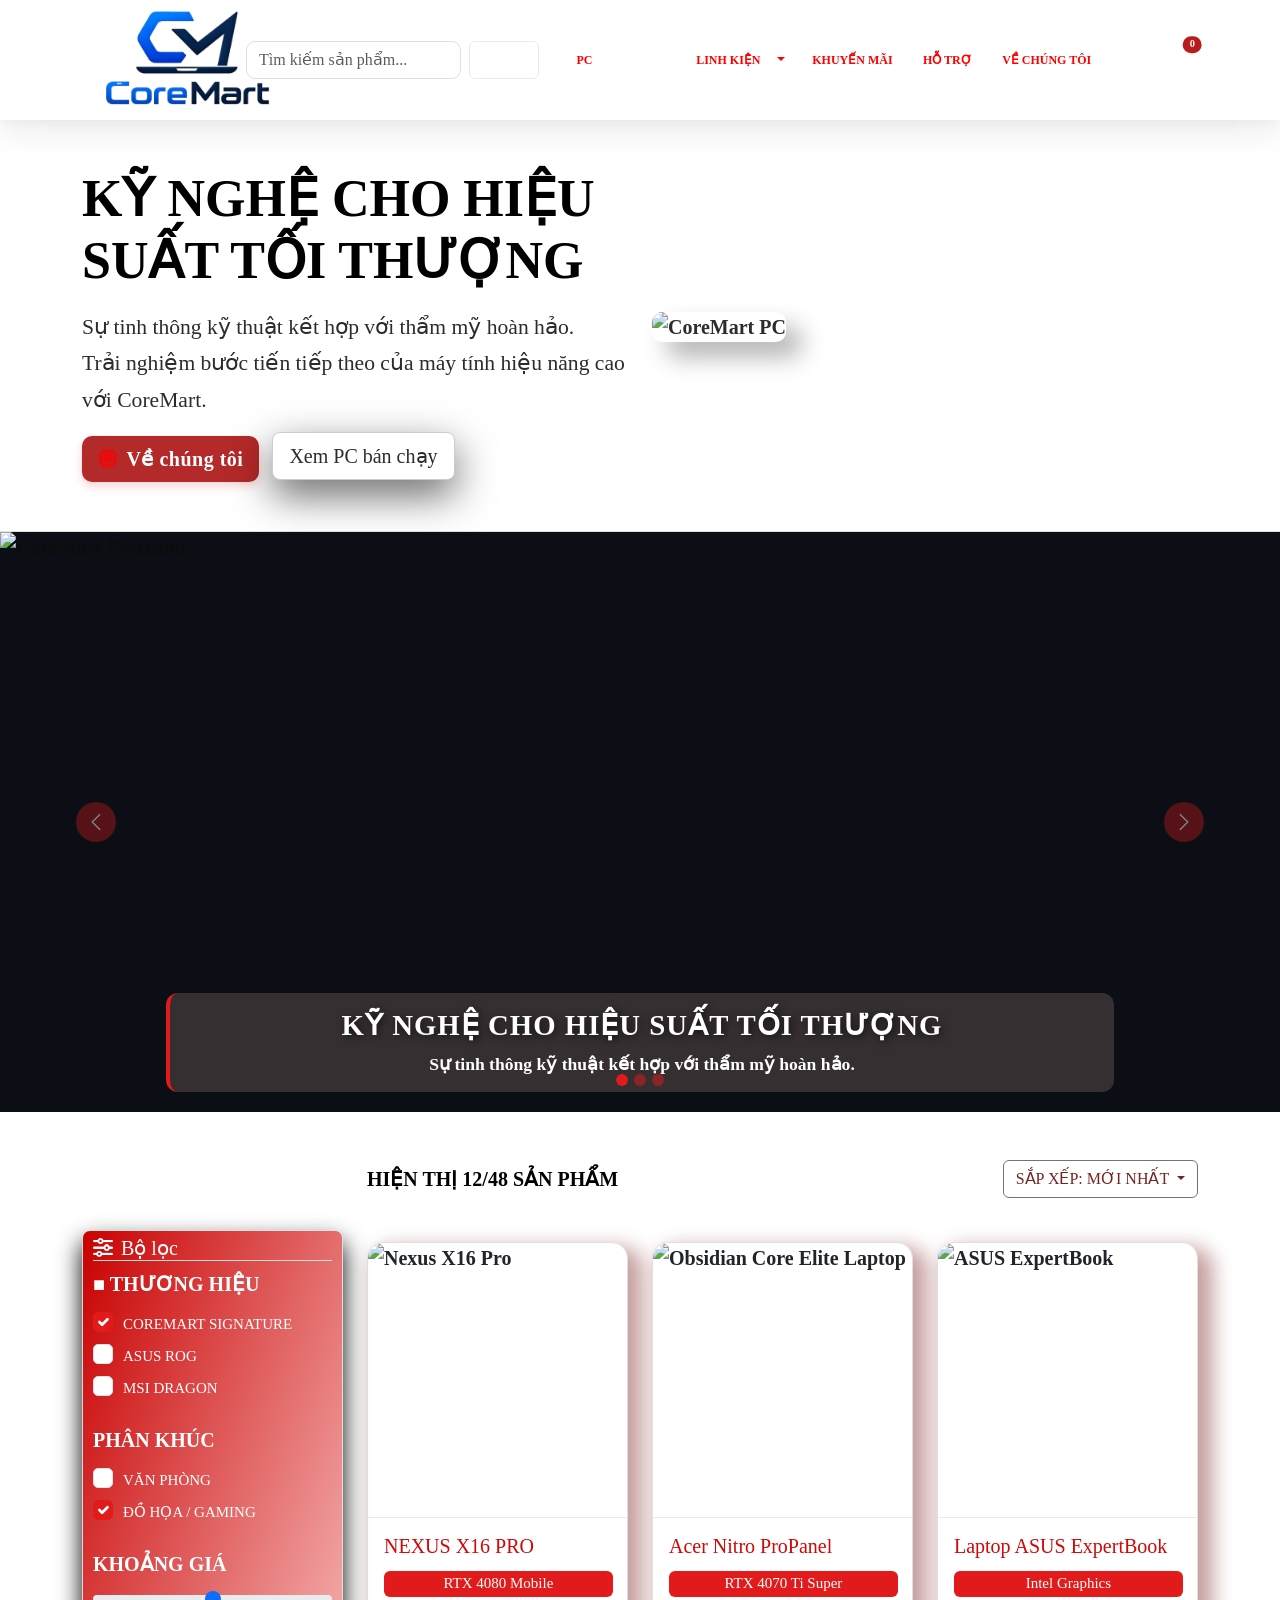
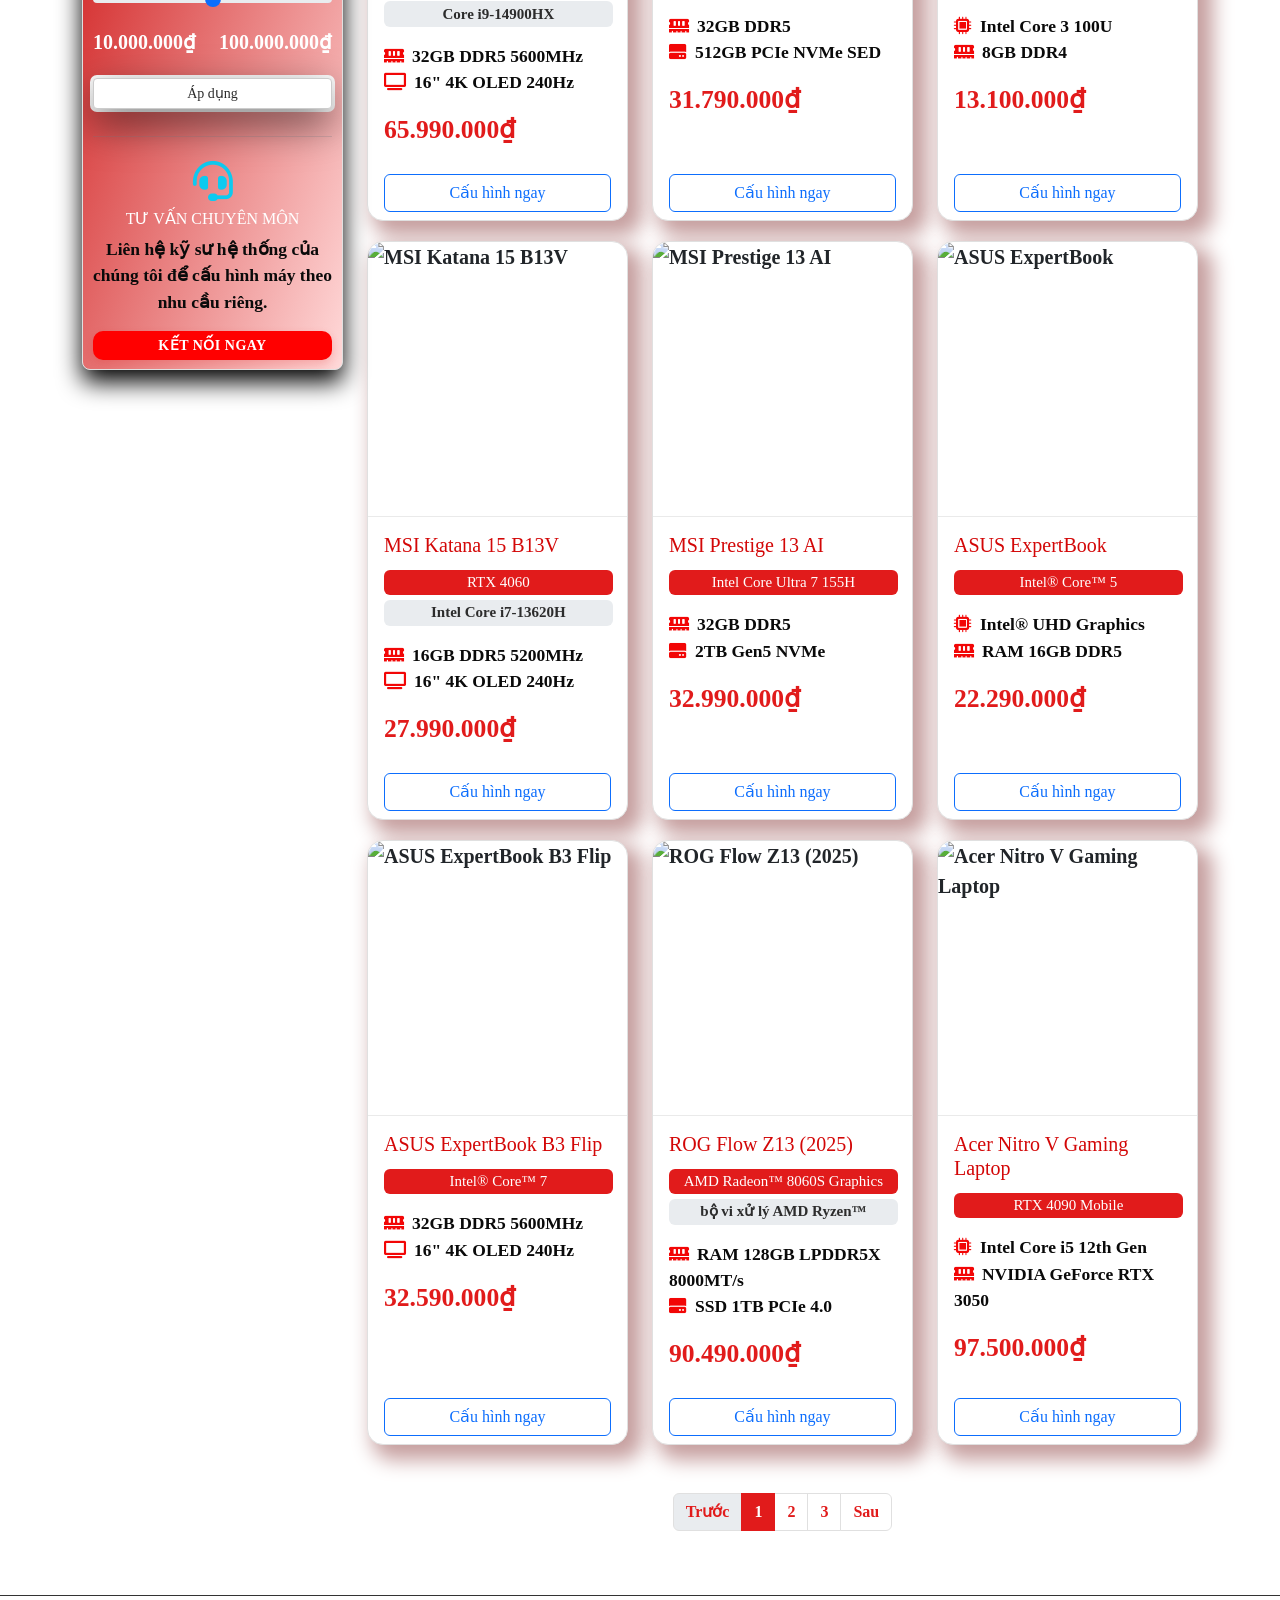
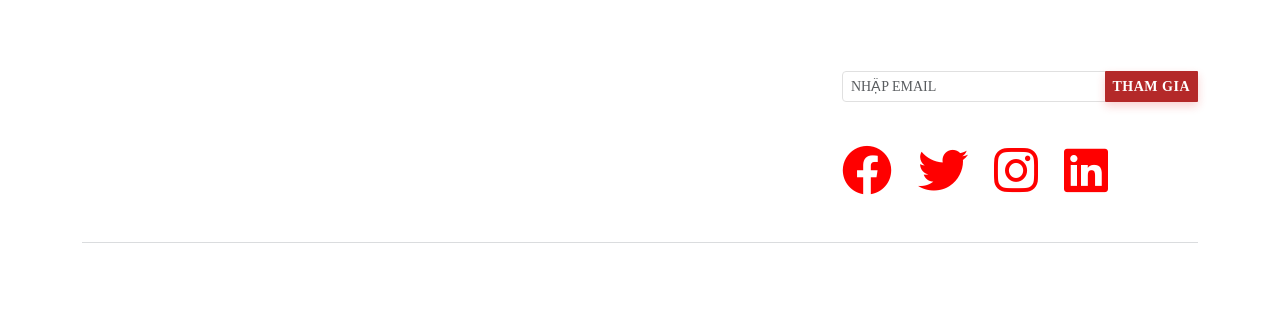
==== commit 809f4b06: "update" ====
--- a/index.html
+++ b/index.html
@@ -133,7 +133,7 @@
       <div class="container">
         <div class="row align-items-center">
           <div class="col-lg-6">
-            <h1 class="hero-title mb-3">KỸ NGHỆ CHO HIỆU SUẤT</h1>
+            <h1 class="hero-title mb-3">KỸ NGHỆ CHO HIỆU SUẤT TỐI THƯỢNG</h1>
             <p class="lead text-secondary">
               Sự tinh thông kỹ thuật kết hợp với thẩm mỹ hoàn hảo.<br />
               Trải nghiệm bước tiến tiếp theo của máy tính hiệu năng cao với
--- a/css/style.css
+++ b/css/style.css
@@ -285,6 +285,18 @@
   ) !important;
   box-shadow: 0px 12px 24px black !important;
 }
+
+/* Sticky filter: bám theo khi cuộn và dừng trước footer theo chiều cao section */
+@media (min-width: 992px) {
+  .filter-sidebar,
+  #filter {
+    position: sticky;
+    top: 130px;
+    z-index: 10;
+    max-height: calc(100vh - 150px);
+    overflow: auto;
+  }
+}
 .filter-title {
   color: #ffffff;
   border-bottom: 1px solid #ddd;
@@ -461,29 +473,26 @@
 }
 
 .carousel-item {
-  height: 580px !important; /* Chiều cao cố định cho desktop */
+  height: clamp(240px, 55vw, 580px) !important; /* Co giãn theo màn hình */
   background-color: #0b0f15; /* Nền tối đồng bộ theme */
 }
 
 .carousel-item img {
   width: 100%;
   height: 100%;
-  object-fit: contain; /* Hiển thị toàn bộ ảnh, không cắt */
-  background-color: #feffff;
+  object-fit: cover; /* Lấp đầy khung, tránh khoảng trống đen */
+  background-color: transparent;
 }
 
 /* Responsive: nhỏ hơn trên mobile */
 @media (max-width: 768px) {
   .carousel-item {
-    height: 200px;
+    height: 220px !important;
   }
 }
 /*Phu hop cho thiet bi may mobile*/
 /* Responsive */
 @media (max-width: 768px) {
-  .carousel-item img {
-    height: 250px;
-  }
   .carousel-caption {
     padding: 10px;
   }
@@ -624,3 +633,129 @@
 #pcCarouselRam .carousel-inner {
   background-color: #ffffff !important;
 }
+
+/* ---------- Responsive tuning (mobile-first overrides) ---------- */
+#search {
+  width: min(100%, 540px) !important;
+}
+
+.hero-title {
+  font-size: clamp(2rem, 6vw, 3.25rem);
+  line-height: 1.2;
+}
+
+.hero-section .lead {
+  font-size: clamp(1rem, 3.4vw, 1.35rem);
+  line-height: 1.7;
+}
+
+@media (max-width: 991.98px) {
+  .navbar {
+    min-height: auto !important;
+    padding: 0.65rem 0.75rem;
+  }
+/* Màu 3 gạch menu mobile */
+.navbar-toggler-icon {
+  filter: invert(17%) sepia(99%) saturate(7466%) hue-rotate(359deg) brightness(92%) contrast(111%);
+  color:red !important;
+}
+  .navbar .container,
+  .navbar .container-fluid {
+    flex-wrap: wrap;
+    row-gap: 0.5rem;
+  }
+
+  .navbar .navbar-brand {
+    min-width: 0;
+    padding-left: 0;
+  }
+
+  .navbar .navbar-brand img {
+    position: static;
+    transform: none;
+    height: 72px !important;
+    min-height: 0;
+    margin: 0;
+  }
+
+  #search {
+    order: 3;
+    width: 100% !important;
+    padding-left: 0 !important;
+  }
+
+  #search .d-flex {
+    width: 100%;
+  }
+
+  #search .form-control {
+    min-width: 0;
+  }
+
+  .navbar-collapse {
+    width: 100%;
+  }
+
+  .hero-section {
+    padding: 2rem 0;
+  }
+}
+
+@media (max-width: 767.98px) {
+  .hero-section {
+    padding: 1.5rem 0;
+  }
+
+  .hero-title {
+    margin-bottom: 0.9rem !important;
+  }
+
+  .hero-section .lead {
+    margin-bottom: 1.1rem;
+  }
+
+  .hero-section .btn {
+    display: block;
+    width: 100%;
+    max-width: 340px;
+    margin-right: 0 !important;
+    margin-bottom: 0.7rem;
+  }
+
+  .hero-section .btn:last-child {
+    margin-bottom: 0;
+  }
+
+  .carousel-caption {
+    left: 6%;
+    right: 6%;
+    bottom: 12px;
+  }
+}
+
+@media (min-width: 992px) {
+  .navbar .container,
+  .navbar .container-fluid {
+    flex-wrap: nowrap;
+  }
+
+  #search {
+    flex: 0 1 360px;
+    width: 360px !important;
+    padding-left: 12px !important;
+    margin-right: 8px;
+  }
+
+  .navbar-nav {
+    flex-wrap: nowrap;
+    gap: 0.2rem;
+  }
+
+  .nav-link {
+    font-size: 12px;
+    line-height: 1.2;
+    white-space: nowrap;
+    padding-left: 0.35rem;
+    padding-right: 0.35rem;
+  }
+}
--- a/css/index.css
+++ b/css/index.css
@@ -78,13 +78,6 @@
     transform: translateY(0);
   }
 }
-.hero-title::after {
-  content: "TỐI THƯỢNG";
-  display: block;
-  text-align: center;
-  margin-top: 0.5rem;
-  margin-right:40px ;
-}
 #label{
   color: #ffffff !important;
 }
